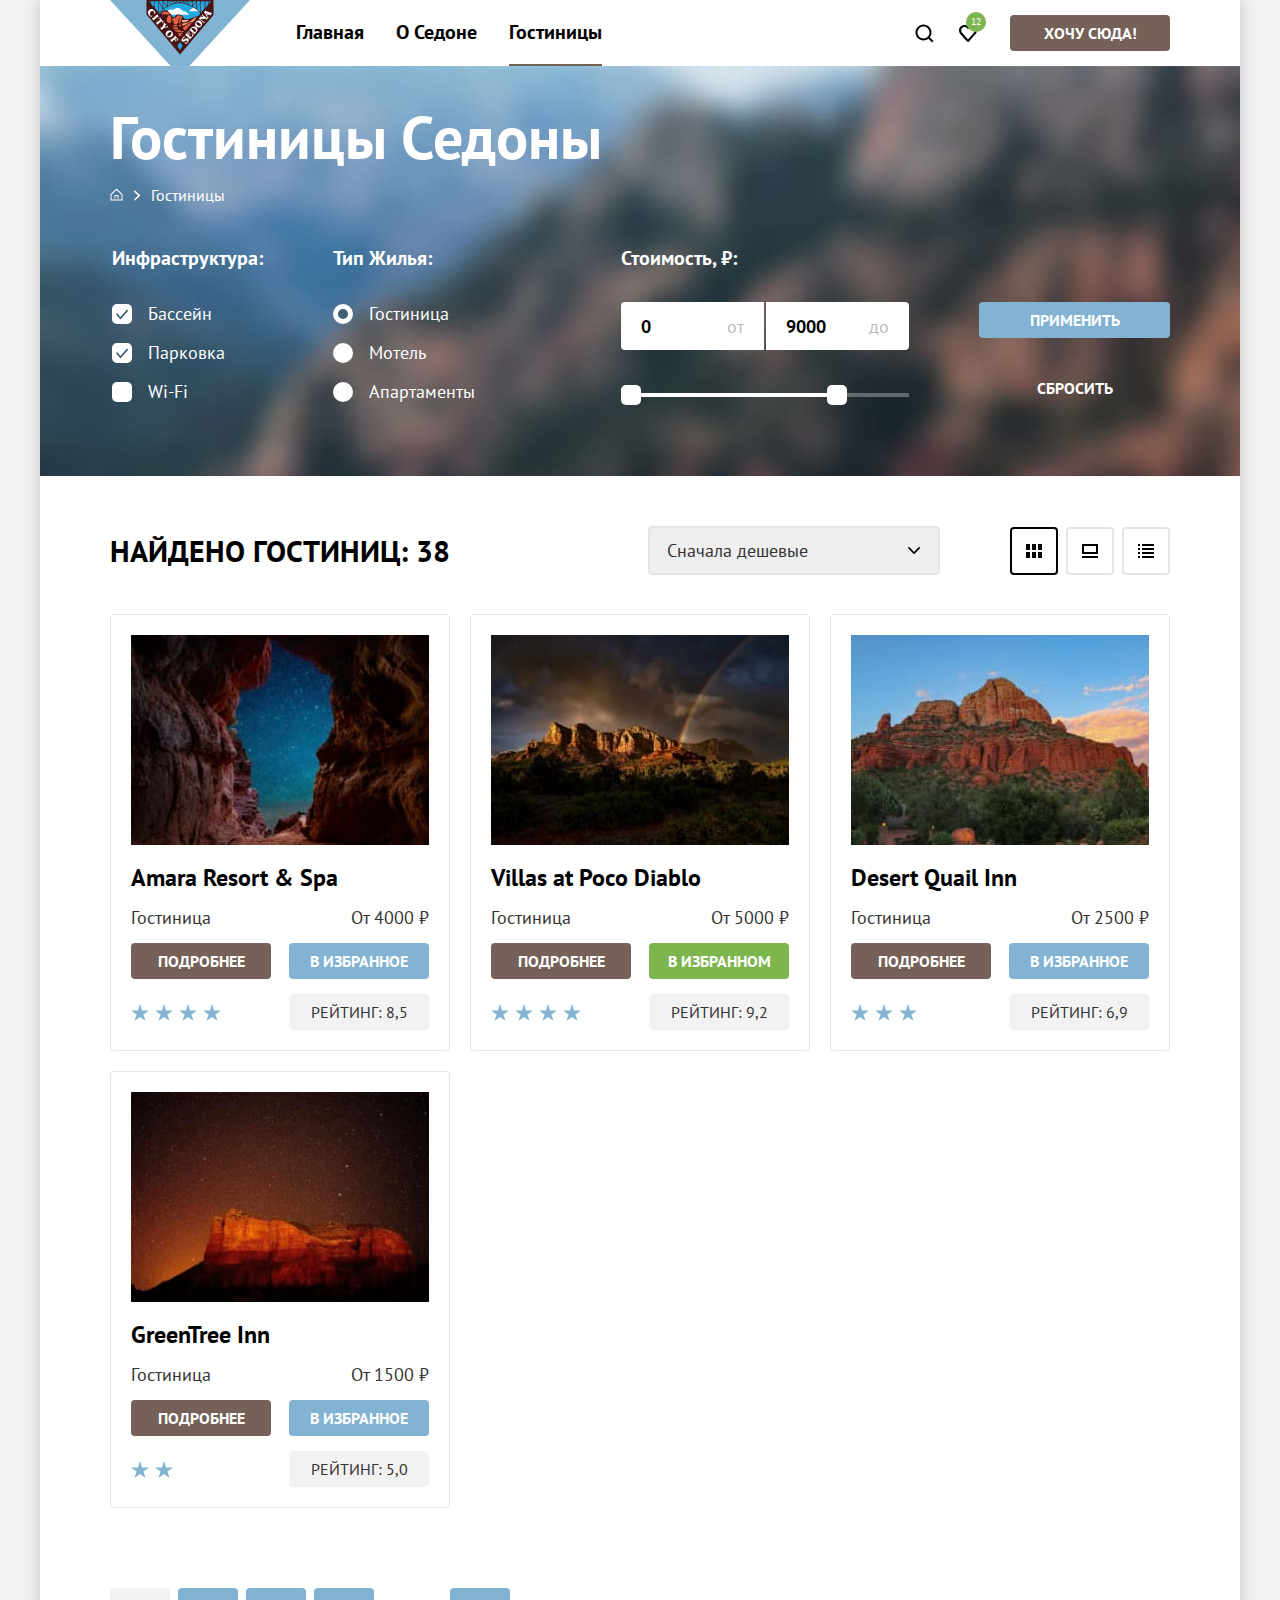
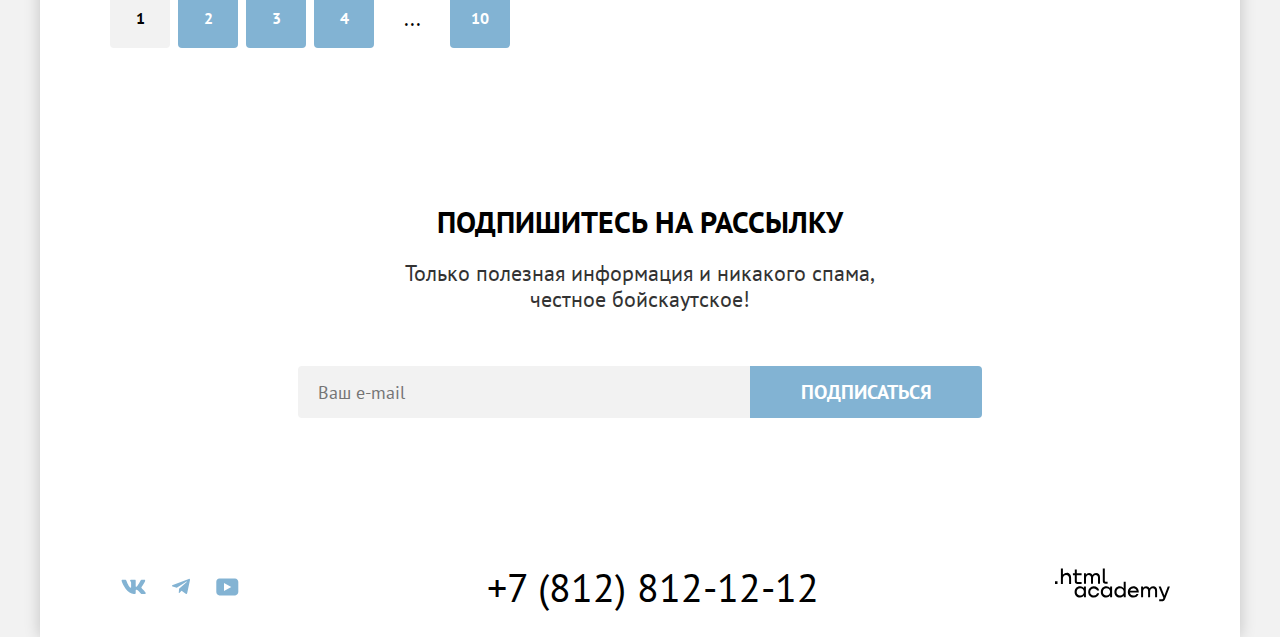
==== catalog.html @ c17c797d "Завершает верстку всех компонентов" ====
<!DOCTYPE html>
<html lang="ru">
  <head>
    <meta charset="utf-8" />
    <title>Гостиницы Седона</title>
    <link rel="normalize.css" href="styles/normalize.css" />
    <link rel="stylesheet" href="styles/styles.css" />
  </head>

  <body class="page-container">
    <header class="page-header">
      <div class="container">
        <div class="header-wrapper">
          <a class="logo" href="index.html">
            <img
              src="images/header/logo.svg"
              width="140"
              height="70"
              alt="Логотоп Седоны"
            />
          </a>
          <nav class="navigation">
            <ul class="navigation-list list-reset">
              <li class="navigation-list-item">
                <a class="navigation-link" aria-current="page" href="index.html"
                  >Главная</a
                >
              </li>
              <li class="navigation-list-item">
                <a class="navigation-link" href="#">О Седоне</a>
              </li>
              <li class="navigation-list-item">
                <a class="navigation-link current-page" href="catalog.html"
                  >Гостиницы</a
                >
              </li>
            </ul>

            <ul class="navigation-user list-reset">
              <li class="navigation-user-item">
                <a class="navigation-user-link search-icon" href="#">
                  <span class="visually-hidden">Поиск</span>
                </a>
              </li>
              <li class="navigation-user-item">
                <a class="navigation-user-link likes-icon" href="#">
                  <span class="visually-hidden">Сохраненное</span>
                  <span class="number-of-likes">12</span>
                </a>
              </li>

              <li class="navigation-user-item navigation-link-button-block">
                <a
                  class="navigation-link-button button primary-button"
                  href="#"
                  type="button"
                  >Хочу сюда!
                </a>
              </li>
            </ul>
          </nav>
        </div>
      </div>
    </header>

    <main class="main-inner main-container">
      <section class="hotel-filter">
        <div class="container">
          <h1 class="inner-header-title">Гостиницы Седоны</h1>
          <ul class="breadcrumbs list-reset">
            <li class="breadcrumbs-item">
              <a
                class="breadcrumbs-link visually-hidden"
                href="index.html"
                tabindex="0"
                >Главная</a
              >
              <svg
                class="breadcrumbs-link"
                width="13"
                height="13"
                viewBox="0 0 13 13"
                fill="none"
                xmlns="http://www.w3.org/2000/svg"
              >
                <path
                  d="M6.5 0.5L0.5 6.30006V12.5001H12.5V6.30006L6.5 0.5ZM11.5 11.5001H1.5V6.70005L6.5 1.9L11.5 6.70005V11.5001Z"
                  fill="white"
                />
                <path
                  d="M4.5 10.5001H5.5V8.00005H7.5V10.5001H8.5V7.00005H4.5V10.5001Z"
                  fill="white"
                />
              </svg>
            </li>
            <li class="breadcrumbs-item">
              <svg
                width="8"
                height="11"
                viewBox="0 0 8 11"
                fill="none"
                xmlns="http://www.w3.org/2000/svg"
              >
                <path
                  d="M6.91526 4.96875L2.16526 0.71875C1.91526 0.46875 1.41526 0.46875 1.04026 0.71875C0.665263 0.96875 0.790263 1.46875 1.04026 1.71875L5.16526 5.46875L1.16526 9.21875C0.915263 9.46875 0.915263 9.96875 1.16526 10.2188C1.16526 10.3438 1.54026 10.4688 1.66526 10.4688C1.79026 10.4688 2.04026 10.3438 2.16526 10.2188L6.91526 5.96875C7.29026 5.71875 7.29026 5.21875 6.91526 4.96875Z"
                  fill="white"
                />
              </svg>
            </li>
            <li class="breadcrumbs-item">
              <a class="breadcrumbs-link">Гостиницы</a>
            </li>
          </ul>
          <form
            class="hotel-filter-form"
            action="https://echo.htmlacademy.ru/"
            method="get"
          >
            <div class="left-hotel-filter-group">
              <fieldset class="hotel-filter-group hotel-filter-checkbox">
                <legend class="hotel-filter-title">Инфраструктура:</legend>
                <ul class="hotel-filter-list list-reset">
                  <li class="hotel-filter-item">
                    <label class="conveniences">
                      <input
                        class="conveniences-input"
                        type="checkbox"
                        name="pool"
                        checked
                      />
                      <span class="conveniences-mark"></span>
                      <span class="conveniences-label"> Бассейн</span>
                    </label>
                  </li>
                  <li class="hotel-filter-item">
                    <label class="conveniences">
                      <input
                        class="conveniences-input"
                        type="checkbox"
                        name="parking"
                        checked
                      />
                      <span class="conveniences-mark"></span>
                      <span class="conveniences-label">Парковка</span>
                    </label>
                  </li>
                  <li class="hotel-filter-item">
                    <label class="conveniences">
                      <input
                        class="conveniences-input"
                        type="checkbox"
                        name="internet"
                      />
                      <span class="conveniences-mark"></span>
                      <span class="conveniences-label">Wi-Fi</span>
                    </label>
                  </li>
                </ul>
              </fieldset>

              <fieldset class="hotel-filter-group hotel-filter-radio">
                <legend class="hotel-filter-title">Тип Жилья:</legend>
                <ul class="hotel-filter-list list-reset">
                  <li class="hotel-filter-item">
                    <label class="conveniences">
                      <input
                        class="conveniences-input"
                        type="radio"
                        name="housing-type"
                        value="hotel"
                        checked
                      />
                      <span class="conveniences-mark"></span>
                      <span class="conveniences-label">Гостиница</span>
                    </label>
                  </li>
                  <li class="hotel-filter-item">
                    <label class="conveniences">
                      <input
                        class="conveniences-input"
                        type="radio"
                        name="housing-type"
                        value="motel"
                      />
                      <span class="conveniences-mark"></span>
                      <span class="conveniences-label">Мотель</span>
                    </label>
                  </li>
                  <li class="hotel-filter-item">
                    <label class="conveniences">
                      <input
                        class="conveniences-input"
                        type="radio"
                        name="housing-type"
                        value="apartments"
                      />
                      <span class="conveniences-mark"></span>
                      <span class="conveniences-label">Апартаменты</span>
                    </label>
                  </li>
                </ul>
              </fieldset>
            </div>
            <div class="right-hotel-filter-group">
              <fieldset class="hotel-filter-group hotel-filter-group-price">
                <legend class="hotel-filter-title">Стоимость, ₽:</legend>
                <div class="range">
                  <div class="hotel-filter-price-block">
                    <label class="price-number-min">
                      <input
                        class="lowest-price price-number"
                        type="number"
                        min="0"
                        value="0"
                        name="min-price"
                      />
                      <span>от</span>
                    </label>
                    <label class="price-number-max">
                      <input
                        class="highest-price price-number"
                        max="99999"
                        type="number"
                        value="9000"
                        name="max-price"
                      />
                      <span>до</span>
                    </label>
                  </div>

                  <div class="range-scale-wrap">
                    <div class="range-scale"></div>
                    <div class="range-bar" style="width: 226px">
                      <button class="range-toggle toggle-min" type="button">
                        <span class="visually-hidden"
                          >Изменить минимальную цену</span
                        >
                      </button>
                      <button class="range-toggle toggle-max" type="button">
                        <span class="visually-hidden"
                          >Изменить максимальную цену</span
                        >
                      </button>
                    </div>
                  </div>

                  <div class="range-wrapper-inputs"></div>
                </div>
              </fieldset>

              <div class="hotel-filter-buttons">
                <button
                  class="hotel-filter-button button-search button secondary-button"
                  type="submit"
                >
                  Применить
                </button>
                <button
                  class="hotel-filter-button button-cancel button"
                  type="reset"
                >
                  Сбросить
                </button>
              </div>
            </div>
          </form>
        </div>
      </section>

      <section class="hotel-article">
        <div class="container">
          <div class="view-list-block">
            <h2 class="founded-hotels">Найдено гостиниц: 38</h2>

            <select
              class="select-control stiled-paragraph"
              aria-label="Сортировка"
            >
              <option value="cheap" class="select-control-option">
                Сначала дешевые
              </option>
              <option value="popular" class="select-control-option">
                Сначала популярные
              </option>
              <option value="expensive" class="select-control-option">
                Сначала дорогие
              </option>
            </select>

            <ul class="view-list list-reset">
              <li class="view-list-item">
                <a
                  href="#"
                  class="view-list-button view-list-button-table view-list-button-current"
                >
                  <span class="visually-hidden">Показать карточки</span>
                </a>
              </li>
              <li class="view-list-item">
                <a href="#" class="view-list-button view-list-button-slideshow">
                  <span class="visually-hidden">Показать слайды</span>
                </a>
              </li>
              <li class="view-list-item">
                <a href="#" class="view-list-button view-list-button-list">
                  <span class="visually-hidden">Показать список</span>
                </a>
              </li>
            </ul>
          </div>
          <ul class="hotel-list list-reset">
            <li class="hotel-list-item">
              <a class="hotel-list-item-link" href="#" tabindex="-1">
                <img
                  class="hotel-list-item-image"
                  src="images/catalog-page/hotel-galery/hotel-1.jpg"
                  alt=" Гостиница Amara Resort & Spa"
              /></a>
              <a class="hotel-image-link" href="#" tabindex="-1">
                <h3 class="hotel-list-item-title">Amara Resort & Spa</h3>
              </a>
              <div class="primary-description">
                <p class="stiled-paragraph">Гостиница</p>
                <p class="hotel-lowest-price stiled-paragraph">От 4000 ₽</p>
              </div>
              <div class="hotel-buttons-block">
                <a class="hotel-list-item-button button primary-button" href="#"
                  >Подробнее</a
                >
                <a
                  class="hotel-list-item-button button secondary-button"
                  href="#"
                  >В избранное</a
                >
              </div>

              <div class="secondary-description">
                <span class="visually-hidden">Четырехзвездочный отель</span>
                <ul class="stars list-reset">
                  <li class="star"></li>
                  <li class="star"></li>
                  <li class="star"></li>
                  <li class="star"></li>
                </ul>
                <span class="rating stiled-paragraph">Рейтинг: 8,5</span>
              </div>
            </li>
            <li class="hotel-list-item">
              <a class="hotel-list-item-link" href="#" tabindex="-1">
                <img
                  class="hotel-list-item-image"
                  src="images/catalog-page/hotel-galery/hotel-2.jpg"
                  alt=" Гостиница Villas at Poco Diablo"
                />
              </a>
              <a class="hotel-image-link" href="#" tabindex="-1">
                <h3 class="hotel-list-item-title">Villas at Poco Diablo</h3>
              </a>
              <div class="primary-description">
                <p class="stiled-paragraph">Гостиница</p>
                <p class="hotel-lowest-price stiled-paragraph">От 5000 ₽</p>
              </div>

              <div class="hotel-buttons-block">
                <a class="hotel-list-item-button button primary-button" href="#"
                  >Подробнее</a
                >
                <a
                  class="hotel-list-item-button button tertiary-button"
                  href="#"
                  >В избранном</a
                >
              </div>

              <div class="secondary-description">
                <span class="visually-hidden">Четырехзвездочный отель</span>
                <ul class="stars list-reset">
                  <li class="star"></li>
                  <li class="star"></li>
                  <li class="star"></li>
                  <li class="star"></li>
                </ul>
                <span class="rating stiled-paragraph">Рейтинг: 9,2</span>
              </div>
            </li>
            <li class="hotel-list-item">
              <a class="hotel-list-item-link" href="#" tabindex="-1">
                <img
                  class="hotel-list-item-image"
                  src="images/catalog-page/hotel-galery/hotel-3.jpg"
                  alt=" Гостиница Desert Quail Inn"
                />
              </a>
              <a class="hotel-image-link" href="#" tabindex="-1">
                <h3 class="hotel-list-item-title">Desert Quail Inn</h3>
              </a>
              <div class="primary-description">
                <p class="stiled-paragraph">Гостиница</p>
                <p class="hotel-lowest-price stiled-paragraph">От 2500 ₽</p>
              </div>
              <div class="hotel-buttons-block">
                <a class="hotel-list-item-button button primary-button" href="#"
                  >Подробнее</a
                >
                <a
                  class="hotel-list-item-button button secondary-button"
                  href="#"
                  >В избранное</a
                >
              </div>

              <div class="secondary-description">
                <span class="visually-hidden">Трехзвездочный отель</span>
                <ul class="stars list-reset">
                  <li class="star"></li>
                  <li class="star"></li>
                  <li class="star"></li>
                </ul>
                <span class="rating stiled-paragraph">Рейтинг: 6,9</span>
              </div>
            </li>
            <li class="hotel-list-item">
              <a class="hotel-list-item-link" href="#" tabindex="-1">
                <img
                  class="hotel-list-item-image"
                  src="images/catalog-page/hotel-galery/hotel-4.jpg"
                  alt=" Гостиница GreenTree Inn"
                />
              </a>
              <a class="hotel-image-link" href="#" tabindex="-1">
                <h3 class="hotel-list-item-title">GreenTree Inn</h3>
              </a>
              <div class="primary-description">
                <p class="stiled-paragraph">Гостиница</p>
                <p class="hotel-lowest-price stiled-paragraph">От 1500 ₽</p>
              </div>
              <div class="hotel-buttons-block">
                <a class="hotel-list-item-button button primary-button" href="#"
                  >Подробнее</a
                >
                <a
                  class="hotel-list-item-button button secondary-button"
                  href="#"
                  >В избранное</a
                >
              </div>

              <div class="secondary-description">
                <span class="visually-hidden">Двухзвездочный отель</span>
                <ul class="stars list-reset">
                  <li class="star"></li>
                  <li class="star"></li>
                </ul>
                <span class="rating stiled-paragraph">Рейтинг: 5,0</span>
              </div>
            </li>
          </ul>
          <ul class="pagination list-reset">
            <li class="pagination-item">
              <a
                class="pagination-item-link button secondary-button pagination-item-link-current"
                >1</a
              >
            </li>
            <li class="pagination-item">
              <a class="pagination-item-link button secondary-button" href="#"
                >2</a
              >
            </li>
            <li class="pagination-item">
              <a class="pagination-item-link button secondary-button" href="#"
                >3</a
              >
            </li>
            <li class="pagination-item">
              <a class="pagination-item-link button secondary-button" href="#"
                >4</a
              >
            </li>
            <li class="pagination-item">
              <span class="pagination-item-link pagination-item-more">...</span>
            </li>
            <li class="pagination-item">
              <a class="pagination-item-link button secondary-button" href="#"
                >10</a
              >
            </li>
          </ul>
        </div>
      </section>

      <section class="newsteller">
        <h2 class="newsteller-title">Подпишитесь на рассылку</h2>
        <p class="stiled-paragraph">
          Только полезная информация и никакого спама,<br />
          честное бойскаутское!
        </p>
        <form
          class="newsteller-form"
          action="https://echo.htmlacademy.ru/"
          method="post"
        >
          <div class="newsteller-form-wrapper">
            <label class="visually-hidden" for="newsteller-email">Email</label>
            <input
              class="field"
              placeholder="Ваш e-mail"
              type="email"
              name="newsteller-email"
              id="newsteller-email"
              required
            />
            <button
              class="button newsteller-button secondary-button"
              type="submit"
            >
              Подписаться
            </button>
          </div>
        </form>
      </section>
    </main>
    <footer class="page-footer">
      <div class="container">
        <div class="footer-wrapper">
          <section class="footer-social">
            <h2 class="page-footer-title visually-hidden">Как нас найти</h2>
            <ul class="footer-social-list list-reset">
              <li class="footer-social-item">
                <a
                  class="social-button button"
                  href="https://vk.com/htmlacademy"
                >
                  <span class="visually-hidden">ВКонтакте</span>
                  <svg
                    xmlns="http://www.w3.org/2000/svg"
                    width="25"
                    height="15"
                    fill="none"
                  >
                    <path
                      class="social-icon"
                      fill="#83B3D3"
                      fill-rule="evenodd"
                      d="M24.1 1.8c.2-.5 0-1-.8-1h-2.6c-.7 0-1 .4-1.1.8 0 0-1.4 3.2-3.3 5.3-.6.6-.9.8-1.2.8-.2 0-.4-.2-.4-.8V1.8c0-.7-.2-1-.8-1h-4c-.5 0-.8.4-.8.6 0 .7 1 .8 1 2.6v3.8c0 .8 0 1-.4 1-.9 0-3-3.3-4.3-7-.3-.7-.5-1-1.2-1H1.6c-.8 0-1 .4-1 .8 0 .7 1 4 4.2 8.5C7 13.2 10 15 12.8 15c1.7 0 1.9-.4 1.9-1v-2.4c0-.7.2-.8.7-.8.4 0 1 .1 2.6 1.6 1.8 1.8 2 2.6 3 2.6h2.7c.7 0 1.1-.4 1-1.1-.3-.8-1.2-1.8-2.3-3-.6-.8-1.5-1.5-1.8-2-.4-.4-.3-.6 0-1 0 0 3.2-4.5 3.5-6Z"
                      clip-rule="evenodd"
                    />
                  </svg>
                </a>
              </li>
              <li class="footer-social-item">
                <a class="social-button button" href="https://t.me/htmlacademy">
                  <span class="visually-hidden">Телеграм</span>
                  <svg
                    xmlns="http://www.w3.org/2000/svg"
                    width="18"
                    height="16"
                    fill="none"
                  >
                    <path
                      class="social-icon"
                      fill="#83B3D3"
                      d="M16.79.96.84 7.1c-1.09.44-1.08 1.05-.2 1.32l4.1 1.28 9.47-5.98c.44-.27.85-.13.52.17l-7.68 6.93-.28 4.22c.41 0 .6-.2.83-.41l1.99-1.94 4.13 3.06c.77.42 1.31.2 1.5-.71l2.72-12.8c.28-1.1-.43-1.61-1.16-1.28Z"
                    />
                  </svg>
                </a>
              </li>
              <li class="footer-social-item">
                <a
                  class="social-button button"
                  href="https://www.youtube.com/user/htmlacademyru"
                >
                  <span class="visually-hidden">Ютуб</span>
                  <svg
                    xmlns="http://www.w3.org/2000/svg"
                    width="23"
                    height="18"
                    fill="none"
                  >
                    <path
                      class="social-icon"
                      fill="#83B3D3"
                      d="M19 .4H3.4C1.6.4.3 2 .3 3.8v10c0 2 1.3 3.6 3.2 3.6h15.7c1.6 0 3.1-1.6 3.1-3.4V3.8C22.1 2 20.8.4 19 .4ZM8 12.9v-8l7.3 4-7.3 4Z"
                    />
                  </svg>
                </a>
              </li>
            </ul>
          </section>
          <section class="footer-contacts">
            <h2 class="visually-hidden">Наш номер телефона</h2>
            <a class="footer-contacts-address-phone" href="tel:+78005558628"
              >+7 (812) 812-12-12</a
            >
          </section>
          <section>
            <div class="footer-html-logo">
              <h2 class="visually-hidden">Логотип подвала Сайта</h2>
              <a href="https://htmlacademy.ru/" class="html-logo">
                <svg
                  xmlns="http://www.w3.org/2000/svg"
                  width="115"
                  height="34"
                  fill="none"
                >
                  <path
                    fill="#000"
                    d="M0 13.3v2.6h2.5v-2.6H0ZM11.6 4.9c-1.6 0-2.8.7-3.6 1.7h-.1V.4h-2v15.5h2v-5.3C7.9 8.5 9.2 7 11.2 7c1.8 0 2.9 1.4 2.9 3.2v5.7h2V9.8c.1-3-1.8-5-4.5-5ZM26.6 5.2h-4.8V1.5h-2v3.8h-1.9v2h1.9v6c0 1.7 1 2.7 2.7 2.7h4.1v-2h-3.7c-.7 0-1.1-.4-1.1-1.1V7.2h4.8v-2ZM41.1 5c-1.6 0-2.9.8-3.5 2h-.1a3.7 3.7 0 0 0-3.4-2c-1.4 0-2.5.8-3.1 1.8h-.1V5.2H29v10.6h2v-5.4c0-2 1-3.5 2.6-3.5 1.5 0 2.4 1 2.4 2.6v6.3h2v-5.6c0-2.4 1.4-3.3 2.6-3.3 1.5 0 2.4 1 2.4 2.6v6.3h2V9.3c.1-2.5-1.4-4.3-3.9-4.3ZM47.8 13c0 1.8 1 2.8 2.8 2.8h2v-2h-1.7c-.7 0-1.1-.4-1.1-1.1V.4h-2V13ZM28.9 20a4.9 4.9 0 0 0-3.9-1.7c-3.1 0-5.4 2.3-5.4 5.6s2.3 5.6 5.4 5.6c1.8 0 3-.8 3.8-2h.1v1.7h2V18.6h-2V20Zm-3.6 7.5a3.5 3.5 0 0 1-3.6-3.6c0-2 1.4-3.6 3.6-3.6s3.6 1.6 3.6 3.6c0 1.9-1.4 3.6-3.6 3.6ZM44.2 22.4c-.5-2.4-2.6-4.1-5.4-4.1a5.4 5.4 0 0 0-5.6 5.6c0 3 2.2 5.6 5.6 5.6 2.8 0 4.9-1.8 5.4-4.2h-2.1a3.4 3.4 0 0 1-3.3 2.3 3.5 3.5 0 0 1-3.6-3.6c0-2 1.4-3.6 3.6-3.6 1.6 0 2.8 1 3.3 2.2h2.1v-.2ZM55.1 20a4.9 4.9 0 0 0-3.9-1.7c-3.1 0-5.4 2.3-5.4 5.6s2.3 5.6 5.4 5.6c1.8 0 3-.8 3.8-2h.1v1.7h2V18.6h-2V20Zm-3.6 7.5a3.5 3.5 0 0 1-3.6-3.6c0-2 1.4-3.6 3.6-3.6s3.6 1.6 3.6 3.6c0 1.9-1.5 3.6-3.6 3.6ZM68.7 20.2a5 5 0 0 0-3.9-2c-3.1 0-5.4 2.4-5.4 5.7 0 3.3 2.2 5.6 5.4 5.6 1.7 0 3-.8 3.8-1.8h.1v1.5h2V13.8h-2v6.4Zm-3.6 7.3a3.5 3.5 0 0 1-3.6-3.6c0-2 1.4-3.6 3.6-3.6s3.6 1.6 3.6 3.6c-.1 2-1.5 3.6-3.6 3.6ZM78.3 18.3a5.4 5.4 0 0 0-5.5 5.6c0 3 2.1 5.6 5.5 5.6 2.5 0 4.5-1.3 5.2-3.6h-2.1c-.5 1-1.6 1.6-3 1.6-1.9 0-3.3-1.3-3.4-3h8.8c.2-3.5-2-6.2-5.5-6.2Zm0 1.9c1.7 0 3 1 3.3 2.6h-6.5a3.2 3.2 0 0 1 3.2-2.6ZM98.2 18.3a4 4 0 0 0-3.6 2h-.1c-.6-1.2-1.8-2-3.4-2-1.4 0-2.5.7-3.1 1.8v-1.5h-1.9v10.6h2v-5.4c0-2 1-3.4 2.6-3.5 1.5 0 2.4 1 2.4 2.6v6.3h2v-5.6c0-2.4 1.4-3.3 2.6-3.3 1.5 0 2.4 1 2.4 2.6v6.3h2v-6.5c.1-2.6-1.4-4.4-3.9-4.4ZM109.4 27.4l-3.6-9h-2.2l4.8 11.7c-.3.9-.7 1.2-1.7 1.2h-2.5v2h2.5c1.8 0 2.8-.8 3.5-2.6l4.7-12.2h-2.1l-3.4 8.9Z"
                  />
                </svg>
              </a>
            </div>
          </section>
        </div>
      </div>
    </footer>
  </body>
</html>
---- styles/styles.css ----
@font-face {
  font-family: "PT Sans";
  font-style: normal;
  font-weight: 400;
  src: url("../fonts/ptsans-400.woff2") format("woff2");
  font-display: swap;
}

@font-face {
  font-family: "PT Sans";
  font-style: normal;
  font-weight: 700;
  src: url("../fonts/ptsans-700.woff2") format("woff2");
  font-display: swap;
}

*,
*::before,
*::after {
  box-sizing: border-box;
}

img {
  max-width: 100%;
  height: auto;
  object-fit: contain;
}

html {
  height: 100%;
  background-color: #f2f2f2;
}

body {
  margin: 0;
  display: flex;
  flex-direction: column;
  min-height: 100%;
  font-family: "PT Sans", "Arial", sans-serif;
  font-size: 18px;
  line-height: 21px;
  color: #000000;
  background-color: #ffffff;
}

.stiled-paragraph {
  color: #333333;
  margin: 0;
  line-height: 26px;
  font-size: 22px;
}

.advantages-item-paragraph {
  font-size: 18px;
  line-height: 21px;
}

.advantages-item-paragraph-wide {
  color: #ffffff;
  padding: 0;
  margin: 0;
  font-size: 18px;
  line-height: 21px;
}

.page-container {
  margin: 0 auto;
  width: 1200px;
  box-shadow: 0px 0px 15px 0px #00000033;
}

.container {
  padding: 0 70px;
}

.main-container {
  flex-grow: 1;
}

.visually-hidden {
  position: absolute;
  width: 1px;
  height: 1px;
  margin: -1px;
  border: 0;
  padding: 0;

  white-space: nowrap;
  clip-path: inset(100%);
  clip: rect(0 0 0 0);
  overflow: hidden;
}

.list-reset {
  list-style: none;
  padding-left: 0;
  margin: 0;
}

/* header */
.header-wrapper {
  position: relative;
  overflow: hidden;
}

.navigation {
  display: flex;
  margin: 0 auto;
  padding: 0;
  background-color: #ffffff;
  color: #000000;
  font-size: 20px;
  font-weight: 700;
  line-height: 24px;
}

/* .navigation:not(:nth-child(1)) {
  margin-left: 170px;
} */

/* не могу подчеркнуть куррент падже */
.current-page {
  border-bottom: 2px solid #756257;
}

.logo {
  /* display: flex;
  width: 140px;
  padding: 0; */
  position: absolute;
  top: 0;
  left: 0;
}

.navigation-list {
  display: flex;
  width: 420px;
  margin-left: 170px;
  margin-top: 0;
  padding: 0;
  flex-grow: 1;
  margin-bottom: 0;
}

/* добавить нишний бордер */
.border-bottom {
  border-bottom: #756257;
  border-width: 100%;
}

.navigation-user {
  display: flex;
  max-width: 288px;
  margin-left: auto;
  margin-top: 0;
  margin-bottom: 0;
  align-items: center;
}

.navigation-link {
  display: block;
  text-decoration: none;
  font-size: 20px;
  padding: 20px 0;
  margin: 0 16px;
  font-weight: 700;
  line-height: 24px;
  color: #000000;
}

.navigation-user-link {
  margin: 0;
  padding: 22px 12px;
  background: 50% 50%;
  width: 20px;
  height: 20px;
  background-repeat: no-repeat;
  display: block;
  box-sizing: content-box;
}

.search-icon {
  background-image: url(../images/header/icons/search.svg);
}

.likes-icon {
  background-image: url(../images/header/icons/likes.svg);
  position: relative;
}

.number-of-likes {
  color: #ffffff;
  position: absolute;
  background-color: #7db54f;
  border-radius: 50%;
  width: 20px;
  height: 20px;
  line-height: 10px;
  font-size: 10px;
  font-weight: 400;
  text-align: center;
  padding: 5px 4px;
  left: 20px;
  top: 11px;
  right: 4px;
}

/* .likes-icon::before {
  position: absolute;
  content: "12";
  color: #ffffff;

  background-color: #7db54f;
  border-radius: 50%;
  width: 20px;
  height: 20px;
  font-size: 10px;
  font-weight: 400;
  text-align: center;
  margin-left: 20px;
} */

.button {
  font-family: "PT Sans";
  border-radius: 4px;
  font-size: 16px;
  font-weight: 700;
  line-height: 20px;
  text-transform: uppercase;
  text-align: center;
  color: #ffffff;
  text-decoration: none;
  padding: 8px 12px;
  border: none;
  cursor: pointer;
  display: inline-block;
}

.hero {
  background-image: url(../images/index-page/hero-block/decor-flag.svg),
    url("../images/index-page/hero-block/index-background.jpg");
  background-color: #497795;
  background-repeat: no-repeat;
  background-size: 100% auto, cover;
  text-align: center;
  padding: 51px 371px 82px;
  background-position: center bottom, center top;
  height: 483px;
}

/* .hero-flag-decoration {
  display: flex;
  margin: 0 auto;
} */

.advantages {
  text-align: center;
}

.advantages-preview {
  display: flex;
  flex-direction: column;
  background-color: #ffffff;
  padding: 69px 0;
  text-align: center;
  gap: 25px;
  align-items: center;
  font-size: 22px;
}

.advantages-preview-title {
  color: #000000;
  font-size: 30px;
  font-weight: 700;
  line-height: 36px;
  text-transform: uppercase;
  width: 620px;
  margin: 0;
}
.clear {
  background-color: #83b3d31e;
}

.light-clear {
  background-color: #83b3d333;
}

.advantages-item-container {
  width: 230px;
  min-height: 200;
  display: flex;
  flex-direction: column;
  justify-content: center;
  padding: 90px 85px;
  margin-top: auto;
  margin-bottom: auto;
}

.advantages-list {
  display: flex;
  margin: 0;
  padding: 0;
  flex-wrap: wrap;
  padding-top: 21px;
}

.advantages-item {
  /* display: flex;
  flex-direction: column; */
  padding: 113px 85px;
  width: 400px;
}

.advantages-item-title {
  font-size: 24px;
  line-height: 28px;
  text-transform: uppercase;
  margin: 0;
}

.advantages-item-wide {
  background-color: #82b3d3;
  color: #ffffff;
  width: 100%;
  padding: 0;
  display: flex;
  flex-wrap: wrap;
}

.advantages-item-wide-reverse {
  flex-direction: row-reverse;
}

.advantages-wide-column {
  display: flex;
  flex-direction: column;
  gap: 62px;
  width: 400px;
  padding: 0 85px;
  text-align: center;
  margin-top: 102px;
  position: relative;
}

.advantages-normal-column {
  display: flex;
  flex-direction: column;
  gap: 62px;
  position: relative;
}

.advantages-wide-column-text {
  min-width: 230px;
}

.advantages-description-column::before {
  position: absolute;
  width: 60px;
  height: 2px;
  color: #0000004d;
  content: "";
  background: #000000;
  opacity: 0.3;

  top: 86px;
  left: 85px;
}

.advantages-wide-column::before {
  color: #ffffff4d;
  background: #ffffff;
  left: 170px;
}

.search {
  margin: 0;
  text-align: center;
  padding: 98px 304px 97px;
}

.search-title {
  margin: 0;
  padding: 0;
  text-transform: uppercase;
  font-size: 30px;
  line-height: 36px;
}

.search-paragraph {
  margin-top: 20px;
  margin-bottom: 54px;
  padding: 0;
}

.search-button {
  padding: 8px 50px;
  width: 376px;
  font-size: 20px;
  line-height: 36px;
}

.service {
  text-align: center;
}
.service-wrapper {
  margin: 64px auto;
  padding: 0;
  display: flex;
  flex-flow: column;
  width: 505px;
  flex-wrap: wrap;
  gap: 20px;
}

.service-title {
  margin: 0;
  text-transform: uppercase;
  line-height: 36px;
  line-height: 36px;
  font-size: 30px;
}

.service-list {
  display: flex;
  flex-wrap: wrap;
  margin: 0;
  padding: 0;
}

.service-item {
  display: flex;
  flex-direction: column;
  gap: 30px;
  flex-wrap: wrap;
  align-items: center;
  padding: 80px 85px;
  background-repeat: no-repeat;
  background-position: center 80px;
}

.service-item-paragraph {
  width: 230px;
  font-size: 18px;
  line-height: 21px;
}

.service-item-housing {
  background-image: url(../images/index-page/service/hausing.svg);
  background-repeat: no-repeat;
}

.service-item-food {
  background-image: url(../images/index-page/service/food.svg);
  background-repeat: no-repeat;
}

.service-item-souvenirs {
  background-image: url(../images/index-page/service/souvenirs.svg);
  background-repeat: no-repeat;
}

.service-item-title {
  margin-top: 102px;
  margin-bottom: 0;
  padding: 0;
  font-size: 24px;
  line-height: 28px;
  text-transform: uppercase;
}

.newsteller {
  text-align: center;
  background-color: #ffffff;
  color: #000000;
  padding: 96px 258px 104px;
}

.newsteller-main {
  background-image: url("../images/index-page/subscribe.jpg");
  background-color: #497795;
  color: #ffffff;
  background-size: cover;
}

.newsteller-title {
  margin: 0;
  padding: 0;
  text-transform: uppercase;
  margin-bottom: 20px;
  font-size: 30px;
  line-height: 36px;
}

.newsteller-paragraph {
  margin-top: 0;
  margin-bottom: 54px;
  color: #ffffff;
}

.newsteller-form {
  margin-top: 54px;
}

.newsteller-form-wrapper {
  display: flex;
  justify-content: space-between;
}

.field {
  font-size: 18px;
  line-height: 24px;
  padding: 12px 20px;
  display: flex;
  width: 452px;
  height: 52px;
  background-color: #f2f2f2;
  border: none;
  border-radius: 4px 0px 0px 4px;
  font-family: inherit;
}

.newsteller-button {
  line-height: 36px;
  border-radius: 0px 4px 4px 0px;
  width: 232px;
  height: 52px;
  font-size: 20px;
}

/* catalog  */
.inner-header-title {
  font-size: 60px;
  font-weight: 700;
  line-height: 78px;
  color: #ffffff;
  margin: 0;
}

.breadcrumbs {
  display: flex;
  gap: 10px;
  margin-top: 8px;
  margin-bottom: 0;
}

.breadcrumbs-link {
  cursor: pointer;
  font-size: 16px;
  line-height: 21px;
}

.breadcrumbs-link:hover {
  opacity: 60%;
}

/* .breadcrumbs-link:focus {
  opacity: 60%;
} */

.breadcrumbs-link:active {
  opacity: 30%;
}

.hotel-filter {
  background-color: #497795;
  color: #ffffff;
  background-image: url(../images/catalog-page/filter.jpg);
  background-repeat: no-repeat;
  background-size: cover;
  padding: 32px 0 70px;
}

.hotel-filter-form {
  margin-top: 40px;
  width: 100%;
  display: flex;
}

.hotel-filter-group {
  border-style: hidden;
}

.hotel-filter-list {
  margin-right: auto;
  display: flex;
  flex-direction: column;
  align-items: flex-start;
  margin-right: auto;
  gap: 16px;
}

.hotel-filter-checkbox {
  width: 150.426px;
  padding: 0;
  margin-right: auto;
}

.hotel-filter-radio {
  width: 146px;
  padding: 0;
  margin-left: auto;
}

input {
  display: none;
  cursor: pointer;
}

input::-webkit-outer-spin-button,
input::-webkit-inner-spin-button {
  -webkit-appearance: none;
  margin: 0;
}

input[type="number"] {
  -moz-appearance: textfield;
}

.conveniences {
  position: relative;
  display: block;
  padding-left: 36px;
  cursor: pointer;
}

.conveniences-label {
  font-size: 18px;
  font: inherit;
  font-weight: 400;
  line-height: 23px;
}

.conveniences-mark {
  position: absolute;
  top: 2px;
  left: 0;
  width: 20px;
  height: 20px;
  background-color: #fff;
  border: none;
  border-radius: 25%;
}

.conveniences-input[type="checkbox"]:checked + .conveniences-mark {
  background-image: url("../images/catalog-page/tick.svg");
  background-repeat: no-repeat;
  background-position: center;
}

.conveniences-input[type="radio"] + .conveniences-mark {
  border-radius: 50%;
}

.conveniences-input[type="radio"]:checked + .conveniences-mark::before {
  position: absolute;
  top: 5px;
  left: 5px;
  width: 10px;
  height: 10px;
  background-color: #3f5e72;
  border-radius: 50%;
  content: "";
}

.conveniences:hover {
  opacity: 0.6;
}

.conveniences:focus {
  border: 3px solid #83b3d3;
}

.conveniences:active {
  opacity: 0.3;
}

.left-hotel-filter-group {
  width: 371px;
  padding: 0;
  justify-content: space-between;
  display: flex;
}

.right-hotel-filter-group {
  width: 549x;
  display: flex;
  justify-content: space-between;
  margin-left: auto;
  padding: 0;
}

.hotel-filter-group-price {
  width: 288px;
  display: flex;
  flex-direction: column;
  padding: 0;
  gap: 32px;
  margin-right: 70px;
  margin-left: 0;
}

.price-number {
  display: flex;
  width: 143px;
  height: 48px;
  padding: 12px 20px;
  padding-right: 40px;
  justify-content: space-between;
  font: inherit;
  font-size: 18px;
  font-weight: 700;
  line-height: 24px;
}

.price-number:hover {
  background-color: #e6e6e6;
}

.price-number:focus {
  background-color: #e6e6e6;
  border: #83b3d3;
}

.price-number-min,
.price-number-max {
  position: relative;
}

.price-number-min span,
.price-number-max span {
  color: #0000004d;
  font-size: 18px;
  line-height: 23px;
  position: absolute;
  right: 20px;
  top: 50%;
  transform: translateY(-50%);
}

.hotel-filter-price-block {
  display: flex;
  justify-content: space-between;
  width: 100%;
}

.lowest-price {
  border-radius: 4px 0px 0px 4px;
  border-style: hidden;
}

.highest-price {
  border-radius: 0px 4px 4px 0px;
  border-style: hidden;
}

.range-scale-wrap {
  position: relative;
  height: 4px;
  margin-top: 43px;
}

.range-scale {
  position: absolute;
  width: 100%;
  height: 4px;
  background-color: #ffffff;
  opacity: 0.3;
}

.range-bar {
  position: absolute;
  height: 4px;
  background-color: #ffffff;
  z-index: 2;
}

.range-toggle {
  position: absolute;
  width: 20px;
  height: 20px;
  background-color: #ffffff;
  border: none;
  border-radius: 25%;
  cursor: pointer;
}

.range-toggle:hover {
  background-color: #fff;
}

.range-toggle:focus {
  border: 4px #83b3d3;
}

.range-toggle:active {
  background-color: #fff;
  border: 2px #83b3d3;
}

.toggle-min {
  top: -8px;
  left: 0;
}

.toggle-max {
  top: -8px;
  right: 0;
}

.hotel-filter-buttons {
  display: flex;
  flex-direction: column;
  width: 191px;
  margin-left: auto;
  margin-top: 56px;
  gap: 32px;
}

.hotel-filter-button {
  border-style: hidden;
  padding: 8px 50px;
  width: 100%;
}

.hotel-filter-title {
  font-size: 20px;
  font-weight: 700;
  line-height: 24px;
  margin-bottom: 32px;
  padding: 0;
}

.hotel-filter-item {
  font-size: 18px;
  font-weight: 400;
  line-height: 23px;
  width: 100%;
}

.hotel-article {
  padding: 50px 0 60px;
}

.view-list-block {
  width: 100%;
  display: flex;
  align-items: center;
  justify-content: space-between;
}

.founded-hotels {
  margin: 0;
  font-size: 30px;
  font-weight: 700;
  line-height: 36px;
  text-transform: uppercase;
}

.select-control {
  font: inherit;
  margin-left: auto;
  padding: 0 17px;
  padding-right: 50px;
  height: 49px;
  border-radius: 4px;
  border: 2px solid #e5e5e5;
  margin-right: 70px;
  width: 292px;
  font-size: 18px;
  font-weight: 400;
  line-height: 21px;
  cursor: pointer;
  appearance: none;

  background-image: url("../images/catalog-page/arrow.svg");
  background-repeat: no-repeat;
  background-position: right 18px center;
}

.select-control:hover {
  border: 2px solid #68a2ca;
}

.select-control:focus {
  border: 2px solid #68a2ca;
}

.select-control:disabled {
  border: 2px solid #0000004d;
  color: 2px solid #0000004d;
}

.select-control-option {
  margin-right: auto;
}

.view-list {
  display: flex;
  justify-content: space-between;
  gap: 8px;
}

.view-list-button {
  display: block;

  background-repeat: no-repeat;
  background-position: 50% 50%;
  width: 48px;
  height: 48px;

  border-radius: 4px;
  border: 2px solid #e5e5e5;
}

.view-list-button-table {
  background-image: url(../images/catalog-page/showlist/table.svg);
}

.view-list-button-slideshow {
  background-image: url(../images/catalog-page/showlist/slideshow.svg);
}

.view-list-button-list {
  background-image: url(../images/catalog-page/showlist/list.svg);
}

.view-list-button-current {
  border: 2px solid #000000;
}

.view-list-button:hover {
  border: 2px solid #000000;
}

.view-list-button:active {
  border: 2px solid #000000;
}

.view-list-button:focus {
  border: 2px solid #68a2ca;
}

.hotel-list {
  display: grid;
  grid-template-columns: 1fr 1fr 1fr;
  grid-gap: 20px;
  margin-top: 39px;
}

.hotel-list-item {
  display: flex;
  flex-direction: column;
  gap: 15px;
  padding: 20px;
  border-radius: 4px;
  border: 1px solid #e6e6e6;
}

.hotel-list-item:nth-child(3n) {
  margin-right: 0;
}

.hotel-list-item-title {
  margin: 0;
  padding: 0;
  font-size: 24px;
  line-height: 28px;
}

.primary-description {
  width: 100%;
  margin: 0;
  padding: 0;
  display: flex;
  justify-content: space-between;
}

.primary-description p {
  font-size: 18px;
  line-height: 21px;
}

.hotel-buttons-block {
  width: 100%;
  margin: 0;
  padding: 0;
  display: flex;
  justify-content: space-between;
}

.secondary-description {
  width: 100%;
  margin: 0;
  padding: 0;
  display: flex;
  justify-content: space-between;
}

.rating {
  text-transform: uppercase;
  width: 140px;
  display: flex;
  background-color: #f2f2f2;
  border-radius: 4px;
  justify-content: center;
  padding: 8px;
  font-weight: 400;
  line-height: 20px;
  font-size: 16px;
}

.hotel-list-item-image {
  width: 300px;
  height: 210px;
}

.primary-button {
  background-color: #756157;
}

.primary-button:hover {
  background-color: #615048;
}

.primary-button:focus {
  background-color: #615048;
}

.primary-button:active {
  background-color: #756157;
  color: #ffffff4d;
}

.primary-button:disabled {
  background: #e5e5e5;
}

/*
.navigation-link-button-block {
  width: 268px;
  padding-left: 20px;
} */

.navigation-link-button {
  display: flex;
  width: 160px;
  justify-content: center;
  margin-left: 20px;
}

.secondary-button {
  background-color: #82b3d3;
}

.secondary-button:hover:not(.pagination-item-link, .pagination-item-more) {
  background-color: #68a2ca;
}

.secondary-button:focus:not(.pagination-item-link, .pagination-item-more) {
  background-color: #68a2ca;
}

.secondary-button:active:not(.pagination-item-link, .pagination-item-more) {
  background-color: #82b3d3;
  color: #ffffff4d;
}

.secondary-button:disabled:not(.pagination-item-link, .pagination-item-more) {
  background: #e5e5e5;
}

.tertiary-button {
  background-color: #7db54f;
}

.tertiary-button:hover {
  background-color: #6c9e42;
}

.tertiary-button:focus {
  background-color: #6c9e42;
}

.tertiary-button:active {
  background-color: #7db54f;
  color: #ffffff4d;
}

.tertiary-button:disabled {
  background: #e5e5e5;
}

.button-cancel {
  background-color: transparent;
}

.button-cancel:hover {
  color: #ffffff;
  opacity: 0.6;
}

.button-cancel:focus {
  border-radius: 4px;
  border: 3px solid #83b3d3;
}

.button-cancel:active {
  color: #ffffff4d;
}

.hotel-list-item-button {
  width: 140px;
}

.hotel-image-link {
  text-decoration: none;
  color: #000000;
}

.footer-contacts-address-phone {
  color: #000000;
  font-size: 40px;
  line-height: 40px;
  text-decoration: none;
}
.footer-contacts-address-phone:hover {
  color: #756157;
}
.footer-contacts-address-phone:focus {
  color: #756157;
}

.footer-contacts-address-phone:active {
  color: #7561574d;
}

.star {
  width: 18px;
  height: 17px;
  background-image: url("../images/catalog-page/rating/icon-star.svg");
  background-repeat: no-repeat;
}

.stars {
  display: flex;
  align-items: center;
  gap: 6px;
}

.pagination {
  display: flex;
  flex-wrap: wrap;
  text-align: center;
  align-items: center;
  gap: 8px;
  margin-top: 80px;
}

.pagination-item-link {
  display: block;
  padding: 12px 18px;
  min-width: 60px;
  line-height: 36px;
}

.pagination-item-link:hover:not(
    .pagination-item-link-current,
    .pagination-item-more
  ) {
  background-color: #68a2ca;
}

.pagination-item-link:focus:not(
    .pagination-item-link-current,
    .pagination-item-more
  ) {
  background-color: #68a2ca;
}

.pagination-item-link:active:not(
    .pagination-item-link-current,
    .pagination-item-more
  ) {
  background-color: #82b3d3;
  color: #ffffff4d;
}

.pagination-item-link-current {
  background-color: #f2f2f2;
  color: #000000;
}

.pagination-item-more {
  color: #000000;
  background-color: #ffffff;
  font-size: 22px;
}

.footer-wrapper {
  display: flex;
  padding: 45px 0 30px;
  justify-content: space-between;
  align-items: center;
}

/* иконки соц сетей */

.footer-social-list {
  margin: 0;
  padding: 0;
  flex-wrap: wrap;
  display: flex;
  max-width: 141px;
}

.social-button {
  display: block;
  padding: 11px 15px;
}

.footer-social-item {
  width: 47px;
  height: 40px;
  display: flex;
  justify-content: center;
}

.social-button:hover path {
  fill: #68a2ca;
}

.social-button:active path {
  fill: #68a2ca;
  opacity: 0.3;
}

.social-button:focus path {
  fill: #68a2ca;
}

.footer-contacts {
  text-align: center;
  margin: 0 195px;
  font-size: 40px;
  line-height: 40px;
  text-transform: uppercase;
}

.footer-contacts-address-phone {
  color: #000000;
}

.footer-html-logo {
  display: flex;
  justify-content: flex-end;
  margin-left: auto;
}

.html-logo:hover path {
  fill: #756157;
}

.html-logo:focus path {
  fill: #756157;
}
.html-logo:active path {
  fill: #7561574d;
}

.modal-container {
  position: fixed;
  top: 0;
  left: 0;
  display: flex;
  width: 100%;
  height: 100%;
  background-color: #f2f2f2d8;
}

.modal {
  position: relative;
  margin: auto;
  padding: 64px 70px;
  background-color: #ffffff;
  border-radius: 30px;
  box-shadow: 0px 25px 50px 0px rgba(0, 0, 0, 0.15);
}

.modal-reservation {
  width: 717px;
}

.modal-close-button {
  position: absolute;
  padding: 0;
  top: 64px;
  right: 52px;
  width: 52px;
  height: 52px;
  background-color: #f2f2f2;
  border: none;
  border-radius: 50%;
  background-image: url("../images/modal/cross.svg");
  background-repeat: no-repeat;
  background-position: center;
  cursor: pointer;
}

.modal-close-button:hover {
  background-color: #e6e6e6;
}

.modal-close-button:focus {
  background-color: #e6e6e6;
  border: 3px solid #83b3d3;
}

.modal-close-button:active {
  background-color: #e6e6e6;
}

.modal-title {
  font: inherit;
  font-size: 30px;
  font-weight: 700;
  line-height: 36px;
  text-transform: uppercase;
  margin: 0;
  padding: 0;
  padding-right: 40px;
}

.form-reservation {
  margin-top: 64px;
  display: flex;
  flex-direction: column;
  gap: 48px;
}

.modal-form-label {
  max-width: 135px;
  text-transform: capitalize;
}

.filed-group {
  position: relative;
  display: flex;
  padding: 0;
  margin: 0;
}

.modal-hint {
  position: absolute;
  top: 100%;
  font-size: 16px;
  line-height: 21px;
  color: #333333;
  margin-left: 137px;
  padding: 0 20px;
  font-weight: 400;
  margin-top: 4px;
}

.modal-error {
  color: #ff5757;
}

.people-number-wrapper {
  display: flex;
  justify-content: space-between;
}

.modal-input-number-wrapper {
  display: flex;
  width: 110px;
  border-radius: 4px;
}

.modal-form-input {
  display: block;
  border: none;
  width: 100%;
  color: #000000;
  background-color: #f2f2f2;
  height: 48px;
  text-align: center;
  font-size: 18px;
  font-weight: 700;
  line-height: 20px;
}

.modal-data-input {
  color: #000000;
  width: 440px;
  text-align: left;
  padding: 0 20px;
  font: inherit;
  font-size: 18px;
  font-weight: 700;
  line-height: 24px;
  background-image: url("../images/modal/calendar.svg");
  background-repeat: no-repeat;
  background-position: center right 20px;
}
.modal-data-input:default {
  opacity: 0.6;
}

.modal-data-input:hover {
  background-color: #e6e6e6;
  opacity: 0.6;
}

.modal-data-input:focus {
  opacity: 0.6;
  border: 3px solid #83b3d3;
  background-color: #e6e6e6;
}

/* .form-reservation {
  display: grid;
  grid-template-columns: 120px 115px 249px;
  gap: 48px;
} */

.reservation-form-date {
  font: inherit;
  font-size: 20px;
  font-weight: 700;
  line-height: 24px;
  display: flex;
  justify-content: space-between;
  align-items: center;
}

.people-number {
  display: flex;
  gap: 46px;
}

.modal-child-wrapper {
  display: flex;
  justify-content: space-between;
  width: 85px;
}

.field-people {
  padding: 14px 0;
  width: 30px;
  line-height: 20px;
}

.tooltip {
  position: absolute;
  margin-left: 60px;
}

.tooltip-toggle {
  border: none;
  background-color: transparent;
  padding: 0;
  margin: 0;
  display: block;
}

.tooltip-icon {
  border: none;
  border-radius: 50%;
  width: 26px;
  height: 26px;
  /* background-image: url("../images/modal/info.svg"); */
  background-repeat: no-repeat;
  background-position: center;
  background-color: #83b3d3;
  cursor: pointer;
  position: relative;
}

.tooltip-toggle:hover + .tooltip-text,
.tooltip-toggle:focus + .tooltip-text {
  display: block;
}

.tooltip-text {
  background-color: #333333;
  color: #ffffff;
  font-size: 16px;
  font-weight: 400;
  line-height: 20px;
  text-transform: none;
  padding: 15px 22px 18px 18px;
  border-radius: 8px;
  display: block;
  width: 256px;
  position: absolute;
  bottom: -16px;
  margin-bottom: 6px;
  left: 50%;
  transform: translate(-50%, 100%);
  z-index: 1;
  box-shadow: 0px 25px 50px 0px rgba(0, 0, 0, 0.15);
  display: none;
}

.tooltip-text:after {
  content: "";
  background-image: url("../images/modal/tooltip-arrow.svg");
  width: 16px;
  height: 6px;
  position: absolute;
  bottom: 100%;
  left: 0;
  right: 3px;
  margin-left: auto;
  margin-right: auto;
}

.modal-form-number-button {
  /* padding: 14px 10px; */
  width: 40px;
  border: none;
  cursor: pointer;
}

.people-svg:hover path {
  fill: #000000;
}

.people-svg:focus path {
  fill: #000000;
  border-radius: 4px;
  border: 3px solid #82b3d3;
}

.people-svg:active path {
  fill: "#756157";
  opacity: 0.3;
}

.reduce-button {
  /* background-image: url("../images/modal/minus.svg"); */
  background-position: center;
  background-repeat: no-repeat;
  border-radius: 4px 0 0 4px;
  position: relative;
}

/* .reduce-button::before {
  position: absolute;
  width: 14px;
  height: 2px;
  background-color: #7561574d;
  content: "";
  left: 14px;
} */

.add-button {
  /* background-image: url("../images/modal/plus.svg"); */
  background-position: center;
  background-repeat: no-repeat;
  border-radius: 0 4px 4px 0;
  position: relative;
}

/* .add-button::before {
  position: absolute;
  width: 14px;
  height: 2px;
  background-color: #7561574d;
  content: "";
  left: 14px;
} */

/* .add-button::after {
  position: absolute;
  width: 14px;
  height: 2px;
  background-color: #7561574d;
  content: "";
  left: 14px;
  transform: rotate(90deg);
} */

.modal-submit-button {
  border-radius: 10px;
  color: #ffffff;
  background: #83b3d3;
  display: block;
  padding: 18px 5px;
  width: 577px;
  font-size: 20px;
  text-align: center;
  font-weight: 700;
  line-height: 24px;
  text-transform: uppercase;
  border: none;
  cursor: pointer;
}

.modal-submit-button:hover {
  background: #68a2ca;
}

.modal-submit-button:focus {
  background: #68a2ca;
}
.modal-submit-button:active {
  color: #ffffff3d;
  background: #68a2ca;
}

.modal-container-close {
  display: none;
}
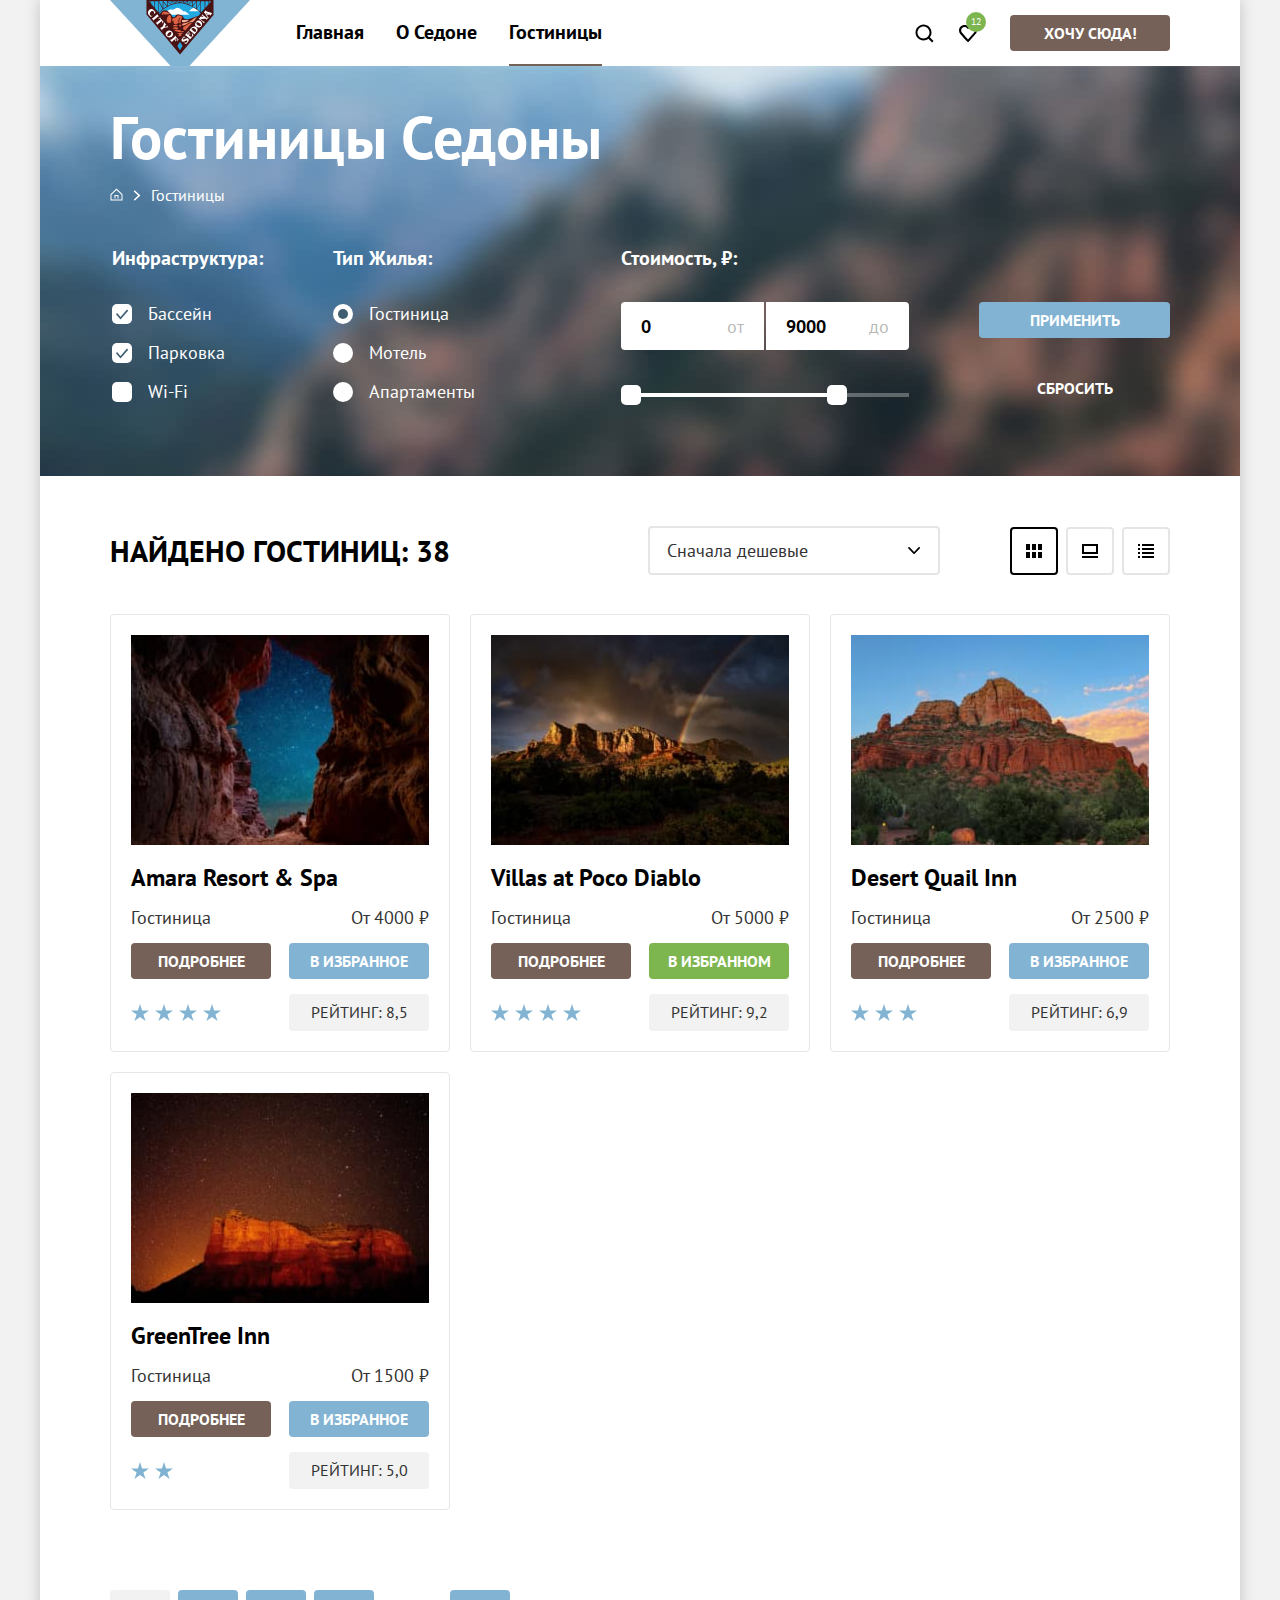
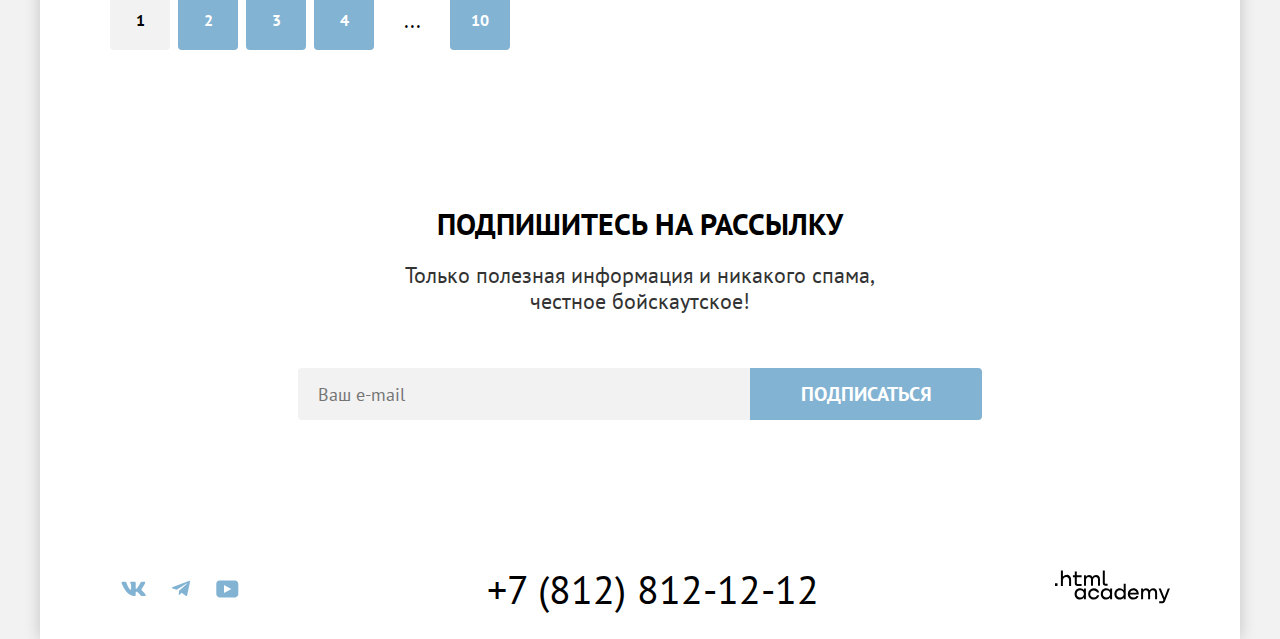
==== commit a55ca136: "Проверяем макет по критериям" ====
--- a/catalog.html
+++ b/catalog.html
@@ -3,6 +3,7 @@
   <head>
     <meta charset="utf-8" />
     <title>Гостиницы Седона</title>
+    <link rel="icon" type="image/png" sizes="32x32" href="images/favicon.png" />
     <link rel="normalize.css" href="styles/normalize.css" />
     <link rel="stylesheet" href="styles/styles.css" />
   </head>
@@ -230,7 +231,7 @@
 
                   <div class="range-scale-wrap">
                     <div class="range-scale"></div>
-                    <div class="range-bar" style="width: 226px">
+                    <div class="range-bar">
                       <button class="range-toggle toggle-min" type="button">
                         <span class="visually-hidden"
                           >Изменить минимальную цену</span
@@ -537,6 +538,7 @@
                     width="25"
                     height="15"
                     fill="none"
+                    role="img"
                   >
                     <path
                       class="social-icon"
@@ -556,6 +558,7 @@
                     width="18"
                     height="16"
                     fill="none"
+                    role="img"
                   >
                     <path
                       class="social-icon"
@@ -576,6 +579,7 @@
                     width="23"
                     height="18"
                     fill="none"
+                    role="img"
                   >
                     <path
                       class="social-icon"
@@ -595,13 +599,15 @@
           </section>
           <section>
             <div class="footer-html-logo">
-              <h2 class="visually-hidden">Логотип подвала Сайта</h2>
+              <h2 class="visually-hidden">Логотип HTML Academy</h2>
               <a href="https://htmlacademy.ru/" class="html-logo">
                 <svg
                   xmlns="http://www.w3.org/2000/svg"
                   width="115"
                   height="34"
                   fill="none"
+                  role="img"
+                  aria-label="логотип HTML Academy"
                 >
                   <path
                     fill="#000"
--- a/styles/styles.css
+++ b/styles/styles.css
@@ -32,6 +32,7 @@
 }
 
 body {
+  min-width: 1000px;
   margin: 0;
   display: flex;
   flex-direction: column;
@@ -114,19 +115,11 @@
   line-height: 24px;
 }
 
-/* .navigation:not(:nth-child(1)) {
-  margin-left: 170px;
-} */
-
-/* не могу подчеркнуть куррент падже */
 .current-page {
   border-bottom: 2px solid #756257;
 }
 
 .logo {
-  /* display: flex;
-  width: 140px;
-  padding: 0; */
   position: absolute;
   top: 0;
   left: 0;
@@ -204,21 +197,6 @@
   top: 11px;
   right: 4px;
 }
-
-/* .likes-icon::before {
-  position: absolute;
-  content: "12";
-  color: #ffffff;
-
-  background-color: #7db54f;
-  border-radius: 50%;
-  width: 20px;
-  height: 20px;
-  font-size: 10px;
-  font-weight: 400;
-  text-align: center;
-  margin-left: 20px;
-} */
 
 .button {
   font-family: "PT Sans";
@@ -234,6 +212,11 @@
   border: none;
   cursor: pointer;
   display: inline-block;
+  min-height: 36px;
+}
+
+.button:disabled:not(.button-cancel) {
+  background-color: #e5e5e5;
 }
 
 .hero {
@@ -248,11 +231,6 @@
   height: 483px;
 }
 
-/* .hero-flag-decoration {
-  display: flex;
-  margin: 0 auto;
-} */
-
 .advantages {
   text-align: center;
 }
@@ -305,8 +283,6 @@
 }
 
 .advantages-item {
-  /* display: flex;
-  flex-direction: column; */
   padding: 113px 85px;
   width: 400px;
 }
@@ -316,6 +292,7 @@
   line-height: 28px;
   text-transform: uppercase;
   margin: 0;
+  position: relative;
 }
 
 .advantages-item-wide {
@@ -353,7 +330,7 @@
   min-width: 230px;
 }
 
-.advantages-description-column::before {
+.advantages-item-title::before {
   position: absolute;
   width: 60px;
   height: 2px;
@@ -361,16 +338,41 @@
   content: "";
   background: #000000;
   opacity: 0.3;
-
   top: 86px;
   left: 85px;
 }
 
-.advantages-wide-column::before {
+/* .advantages-description-column::before {
+  position: absolute;
+  width: 60px;
+  height: 2px;
+  color: #0000004d;
+  content: "";
+  background: #000000;
+  opacity: 0.3;
+
+  top: 86px;
+  left: 85px;
+} */
+
+.advantages-item-title-wide::before {
   color: #ffffff4d;
   background: #ffffff;
   left: 170px;
-}
+  position: absolute;
+  width: 60px;
+  height: 2px;
+  content: "";
+  opacity: 0.3;
+  top: 86px;
+  left: 85px;
+}
+
+/* .advantages-wide-column::before {
+  color: #ffffff4d;
+  background: #ffffff;
+  left: 170px;
+} */
 
 .search {
   margin: 0;
@@ -397,6 +399,7 @@
   width: 376px;
   font-size: 20px;
   line-height: 36px;
+  min-height: 52px;
 }
 
 .service {
@@ -466,6 +469,7 @@
   font-size: 24px;
   line-height: 28px;
   text-transform: uppercase;
+  max-width: 230px;
 }
 
 .newsteller {
@@ -523,7 +527,7 @@
   line-height: 36px;
   border-radius: 0px 4px 4px 0px;
   width: 232px;
-  height: 52px;
+  min-height: 52px;
   font-size: 20px;
 }
 
@@ -538,6 +542,7 @@
 
 .breadcrumbs {
   display: flex;
+  flex-wrap: wrap;
   gap: 10px;
   margin-top: 8px;
   margin-bottom: 0;
@@ -552,10 +557,6 @@
 .breadcrumbs-link:hover {
   opacity: 60%;
 }
-
-/* .breadcrumbs-link:focus {
-  opacity: 60%;
-} */
 
 .breadcrumbs-link:active {
   opacity: 30%;
@@ -768,6 +769,7 @@
 }
 
 .range-bar {
+  width: 226px;
   position: absolute;
   height: 4px;
   background-color: #ffffff;
@@ -871,10 +873,10 @@
   line-height: 21px;
   cursor: pointer;
   appearance: none;
-
   background-image: url("../images/catalog-page/arrow.svg");
   background-repeat: no-repeat;
   background-position: right 18px center;
+  background-color: #ffffff;
 }
 
 .select-control:hover {
@@ -1007,6 +1009,7 @@
   font-weight: 400;
   line-height: 20px;
   font-size: 16px;
+  min-height: 37px;
 }
 
 .hotel-list-item-image {
@@ -1035,12 +1038,6 @@
   background: #e5e5e5;
 }
 
-/*
-.navigation-link-button-block {
-  width: 268px;
-  padding-left: 20px;
-} */
-
 .navigation-link-button {
   display: flex;
   width: 160px;
@@ -1106,6 +1103,10 @@
 
 .button-cancel:active {
   color: #ffffff4d;
+}
+
+.button-cancel:disabled {
+  opacity: 0.1;
 }
 
 .hotel-list-item-button {
@@ -1160,6 +1161,7 @@
   display: block;
   padding: 12px 18px;
   min-width: 60px;
+  min-height: 60px;
   line-height: 36px;
 }
 
@@ -1400,28 +1402,22 @@
   line-height: 24px;
   background-image: url("../images/modal/calendar.svg");
   background-repeat: no-repeat;
-  background-position: center right 20px;
+  background-position: center right 22px;
 }
 .modal-data-input:default {
   opacity: 0.6;
 }
 
 .modal-data-input:hover {
-  background-color: #e6e6e6;
-  opacity: 0.6;
+  background-color: #e6e6e66d;
+  color: #0000006d;
 }
 
 .modal-data-input:focus {
-  opacity: 0.6;
+  color: #0000006d;
   border: 3px solid #83b3d3;
-  background-color: #e6e6e6;
-}
-
-/* .form-reservation {
-  display: grid;
-  grid-template-columns: 120px 115px 249px;
-  gap: 48px;
-} */
+  background-color: #e6e6e66d;
+}
 
 .reservation-form-date {
   font: inherit;
@@ -1433,21 +1429,21 @@
   align-items: center;
 }
 
-.people-number {
-  display: flex;
-  gap: 46px;
-}
-
-.modal-child-wrapper {
-  display: flex;
-  justify-content: space-between;
-  width: 85px;
-}
-
 .field-people {
   padding: 14px 0;
   width: 30px;
   line-height: 20px;
+}
+
+.people-number {
+  display: flex;
+  gap: 46px;
+}
+
+.modal-child-wrapper {
+  display: flex;
+  justify-content: space-between;
+  width: 85px;
 }
 
 .tooltip {
@@ -1468,7 +1464,6 @@
   border-radius: 50%;
   width: 26px;
   height: 26px;
-  /* background-image: url("../images/modal/info.svg"); */
   background-repeat: no-repeat;
   background-position: center;
   background-color: #83b3d3;
@@ -1516,11 +1511,12 @@
 }
 
 .modal-form-number-button {
-  /* padding: 14px 10px; */
   width: 40px;
   border: none;
   cursor: pointer;
 }
+
+/* не могу поменять цыкт свг плюсу и минусу. получается только если изменяю саму свг */
 
 .people-svg:hover path {
   fill: #000000;
@@ -1538,48 +1534,18 @@
 }
 
 .reduce-button {
-  /* background-image: url("../images/modal/minus.svg"); */
   background-position: center;
   background-repeat: no-repeat;
   border-radius: 4px 0 0 4px;
   position: relative;
 }
 
-/* .reduce-button::before {
-  position: absolute;
-  width: 14px;
-  height: 2px;
-  background-color: #7561574d;
-  content: "";
-  left: 14px;
-} */
-
 .add-button {
-  /* background-image: url("../images/modal/plus.svg"); */
   background-position: center;
   background-repeat: no-repeat;
   border-radius: 0 4px 4px 0;
   position: relative;
 }
-
-/* .add-button::before {
-  position: absolute;
-  width: 14px;
-  height: 2px;
-  background-color: #7561574d;
-  content: "";
-  left: 14px;
-} */
-
-/* .add-button::after {
-  position: absolute;
-  width: 14px;
-  height: 2px;
-  background-color: #7561574d;
-  content: "";
-  left: 14px;
-  transform: rotate(90deg);
-} */
 
 .modal-submit-button {
   border-radius: 10px;
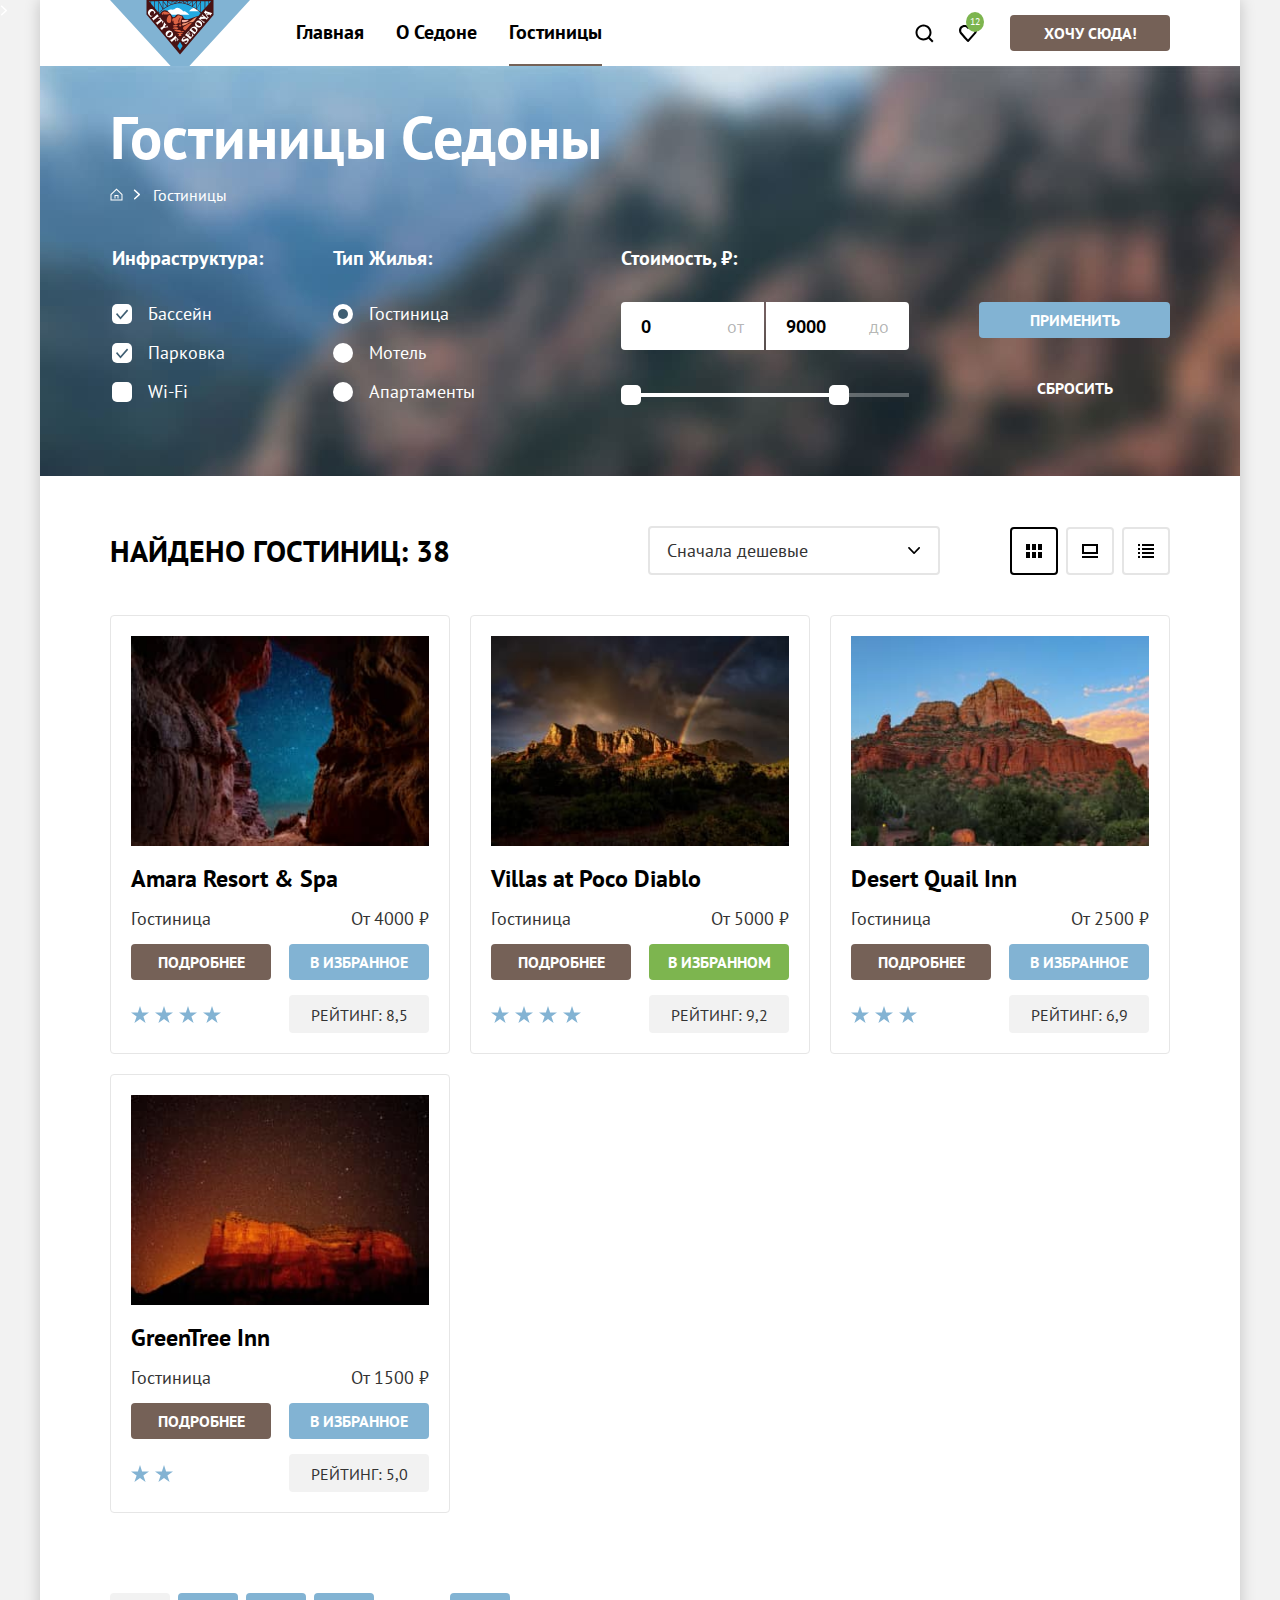
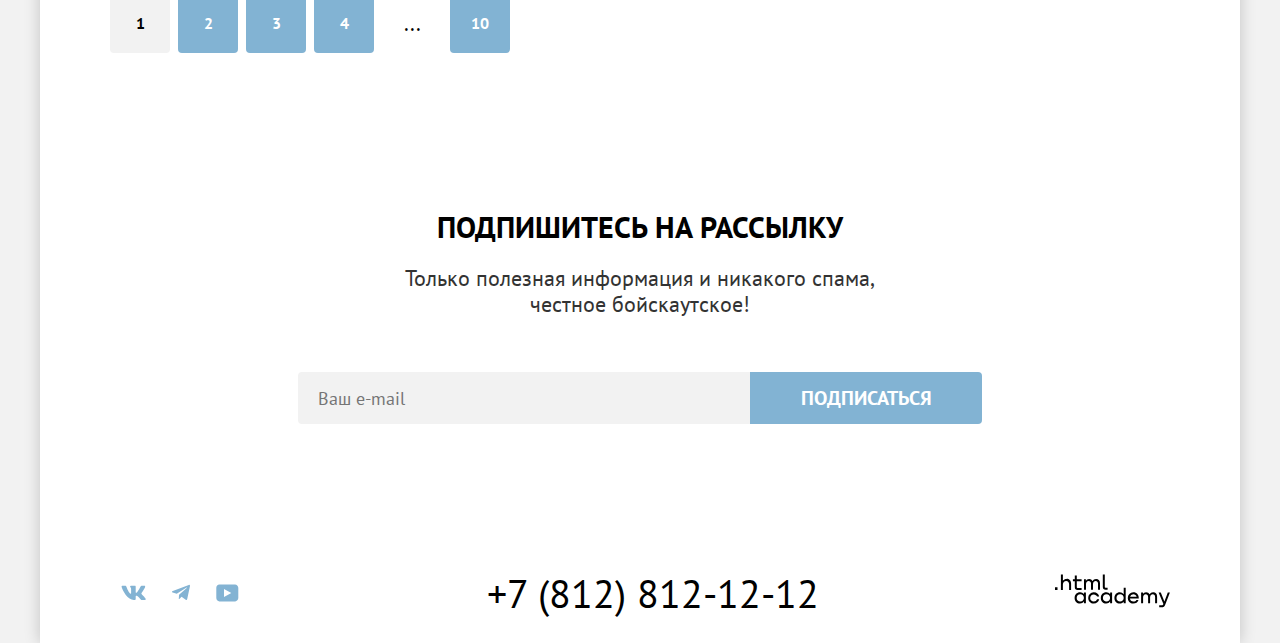
==== commit c8638384: "Проверка макета по критериям" ====
--- a/catalog.html
+++ b/catalog.html
@@ -51,10 +51,7 @@
               </li>
 
               <li class="navigation-user-item navigation-link-button-block">
-                <a
-                  class="navigation-link-button button primary-button"
-                  href="#"
-                  type="button"
+                <a class="navigation-link-button button primary-button" href="#"
                   >Хочу сюда!
                 </a>
               </li>
@@ -94,20 +91,7 @@
                 />
               </svg>
             </li>
-            <li class="breadcrumbs-item">
-              <svg
-                width="8"
-                height="11"
-                viewBox="0 0 8 11"
-                fill="none"
-                xmlns="http://www.w3.org/2000/svg"
-              >
-                <path
-                  d="M6.91526 4.96875L2.16526 0.71875C1.91526 0.46875 1.41526 0.46875 1.04026 0.71875C0.665263 0.96875 0.790263 1.46875 1.04026 1.71875L5.16526 5.46875L1.16526 9.21875C0.915263 9.46875 0.915263 9.96875 1.16526 10.2188C1.16526 10.3438 1.54026 10.4688 1.66526 10.4688C1.79026 10.4688 2.04026 10.3438 2.16526 10.2188L6.91526 5.96875C7.29026 5.71875 7.29026 5.21875 6.91526 4.96875Z"
-                  fill="white"
-                />
-              </svg>
-            </li>
+
             <li class="breadcrumbs-item">
               <a class="breadcrumbs-link">Гостиницы</a>
             </li>
--- a/styles/styles.css
+++ b/styles/styles.css
@@ -186,7 +186,7 @@
   position: absolute;
   background-color: #7db54f;
   border-radius: 50%;
-  width: 20px;
+  midth: 20px;
   height: 20px;
   line-height: 10px;
   font-size: 10px;
@@ -195,7 +195,6 @@
   padding: 5px 4px;
   left: 20px;
   top: 11px;
-  right: 4px;
 }
 
 .button {
@@ -338,7 +337,7 @@
   content: "";
   background: #000000;
   opacity: 0.3;
-  top: 86px;
+  bottom: -33px;
   left: 85px;
 }
 
@@ -364,7 +363,7 @@
   height: 2px;
   content: "";
   opacity: 0.3;
-  top: 86px;
+  bottom: -33px;
   left: 85px;
 }
 
@@ -502,7 +501,7 @@
 }
 
 .newsteller-form {
-  margin-top: 54px;
+  margin-top: 55px;
 }
 
 .newsteller-form-wrapper {
@@ -560,6 +559,27 @@
 
 .breadcrumbs-link:active {
   opacity: 30%;
+}
+
+.breadcrumbs-item:not(:first-child) {
+  position: relative;
+  padding-left: 20px;
+}
+
+.breadcrumbs-item:before {
+  background-image: url(../images/catalog-page/breadcrumbs.svg);
+  background-repeat: no-repeat;
+
+  width: 7px;
+  height: 12px;
+  content: "";
+  position: absolute;
+  left: 0;
+  top: 5px;
+}
+
+.breadcrumbs:first-child::before {
+  display: none;
 }
 
 .hotel-filter {
@@ -806,7 +826,7 @@
 
 .toggle-max {
   top: -8px;
-  right: 0;
+  right: -2px;
 }
 
 .hotel-filter-buttons {
@@ -888,8 +908,8 @@
 }
 
 .select-control:disabled {
-  border: 2px solid #0000004d;
-  color: 2px solid #0000004d;
+  border: 2px solid #000000;
+  opacity: 0.3;
 }
 
 .select-control-option {
@@ -900,6 +920,7 @@
   display: flex;
   justify-content: space-between;
   gap: 8px;
+  flex-wrap: wrap;
 }
 
 .view-list-button {
@@ -944,9 +965,9 @@
 
 .hotel-list {
   display: grid;
-  grid-template-columns: 1fr 1fr 1fr;
+  grid-template-columns: 340px 340px 340px;
   grid-gap: 20px;
-  margin-top: 39px;
+  margin-top: 40px;
 }
 
 .hotel-list-item {
@@ -975,6 +996,7 @@
   padding: 0;
   display: flex;
   justify-content: space-between;
+  gap: 15px;
 }
 
 .primary-description p {
@@ -1006,6 +1028,7 @@
   border-radius: 4px;
   justify-content: center;
   padding: 8px;
+  padding-top: 10px;
   font-weight: 400;
   line-height: 20px;
   font-size: 16px;
@@ -1098,7 +1121,7 @@
 
 .button-cancel:focus {
   border-radius: 4px;
-  border: 3px solid #83b3d3;
+  outline: 3px solid #83b3d3;
 }
 
 .button-cancel:active {
@@ -1336,7 +1359,7 @@
   margin-top: 64px;
   display: flex;
   flex-direction: column;
-  gap: 48px;
+  gap: 23px;
 }
 
 .modal-form-label {
@@ -1352,7 +1375,7 @@
 }
 
 .modal-hint {
-  position: absolute;
+  position: relative;
   top: 100%;
   font-size: 16px;
   line-height: 21px;
@@ -1404,16 +1427,16 @@
   background-repeat: no-repeat;
   background-position: center right 22px;
 }
-.modal-data-input:default {
+.modal-form-input:default {
   opacity: 0.6;
 }
 
-.modal-data-input:hover {
+.modal-form-input:hover {
   background-color: #e6e6e66d;
   color: #0000006d;
 }
 
-.modal-data-input:focus {
+.modal-form-input:focus {
   color: #0000006d;
   border: 3px solid #83b3d3;
   background-color: #e6e6e66d;
@@ -1425,11 +1448,13 @@
   font-weight: 700;
   line-height: 24px;
   display: flex;
+  flex-wrap: wrap;
   justify-content: space-between;
   align-items: center;
 }
 
 .field-people {
+  font: inherit;
   padding: 14px 0;
   width: 30px;
   line-height: 20px;
@@ -1448,7 +1473,7 @@
 
 .tooltip {
   position: absolute;
-  margin-left: 60px;
+  margin-left: 58px;
 }
 
 .tooltip-toggle {
@@ -1483,7 +1508,7 @@
   font-weight: 400;
   line-height: 20px;
   text-transform: none;
-  padding: 15px 22px 18px 18px;
+  padding: 23px 22px 23px 18px;
   border-radius: 8px;
   display: block;
   width: 256px;
@@ -1515,8 +1540,6 @@
   border: none;
   cursor: pointer;
 }
-
-/* не могу поменять цыкт свг плюсу и минусу. получается только если изменяю саму свг */
 
 .people-svg:hover path {
   fill: #000000;
@@ -1561,6 +1584,7 @@
   text-transform: uppercase;
   border: none;
   cursor: pointer;
+  margin-top: 25px;
 }
 
 .modal-submit-button:hover {
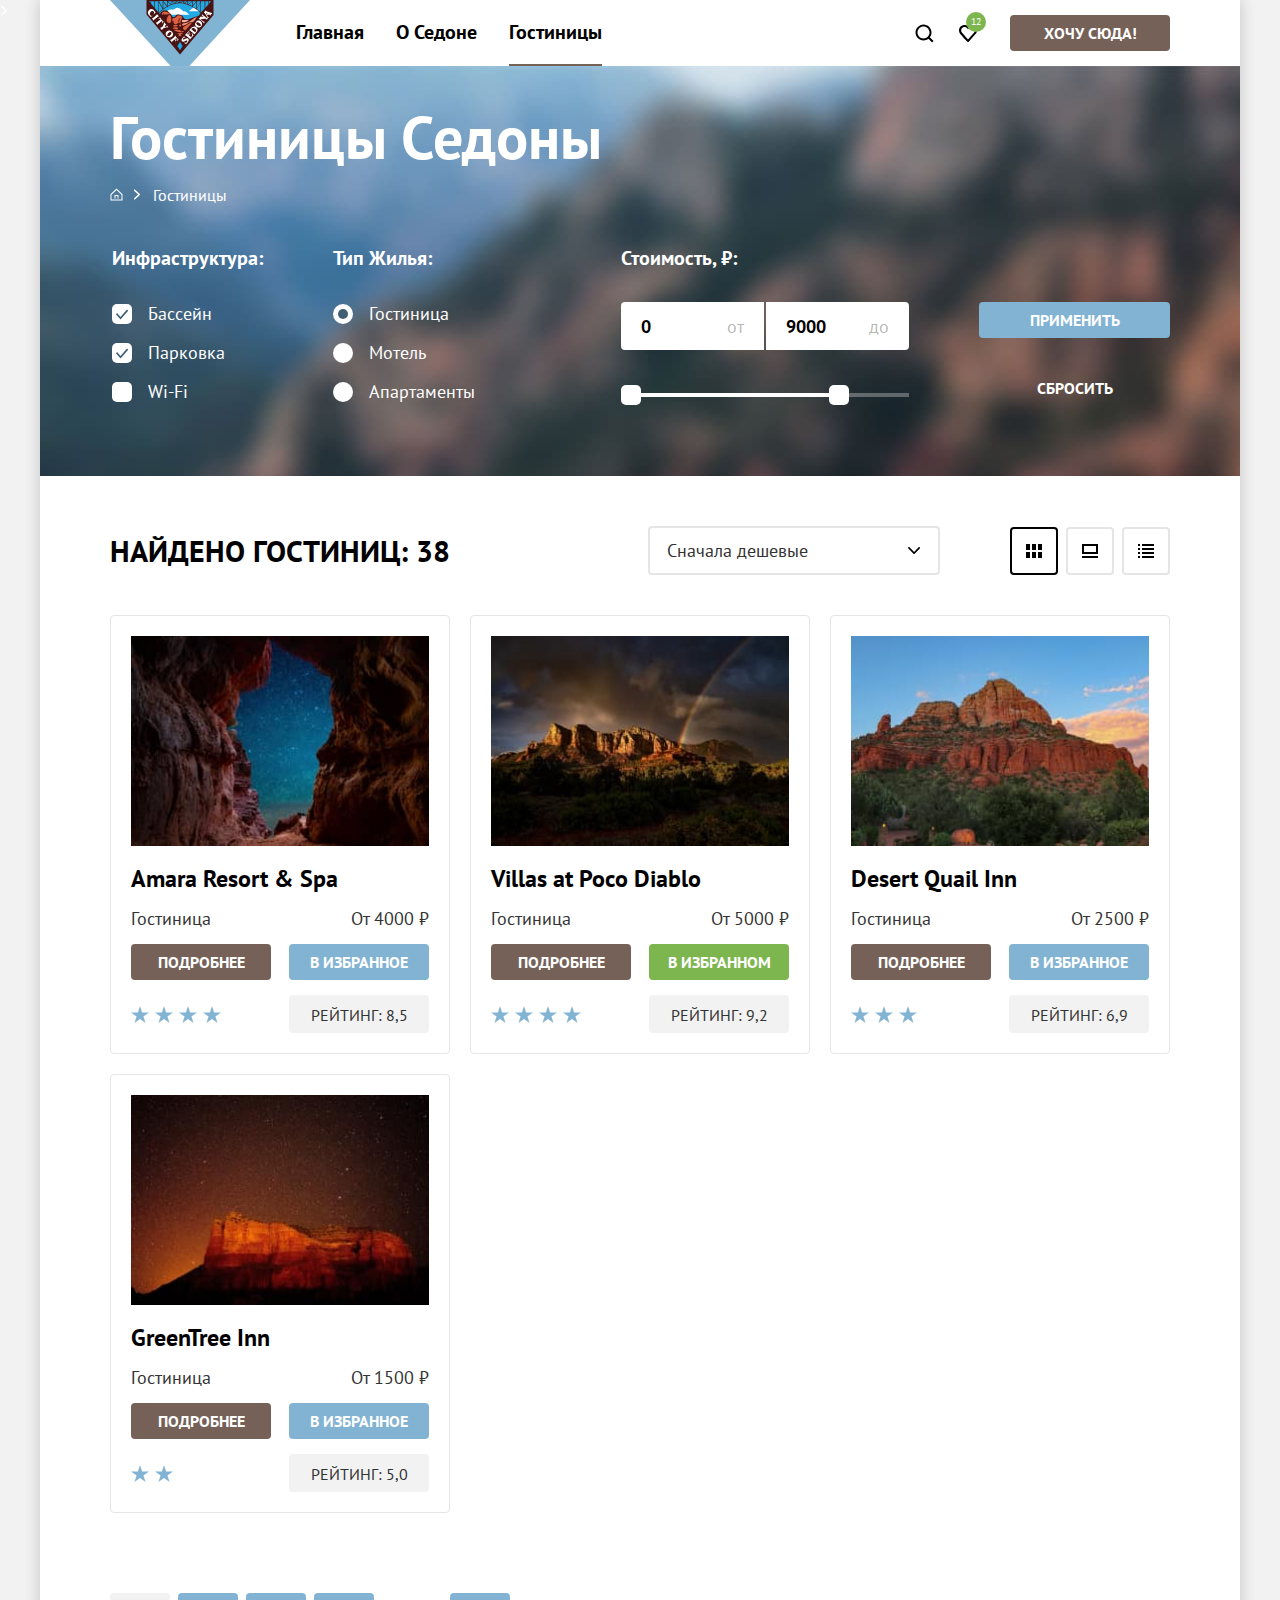
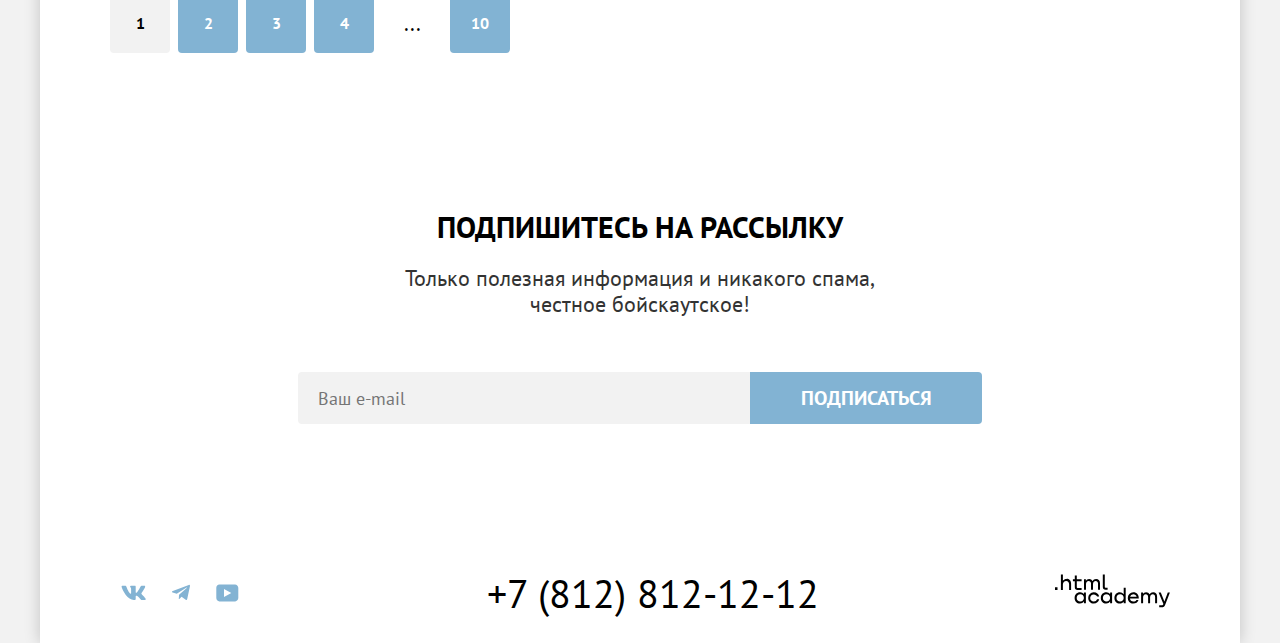
==== commit 4b27886c: "Merge pull request #6 from olgapronkina/master" ====
--- a/catalog.html
+++ b/catalog.html
@@ -3,8 +3,8 @@
   <head>
     <meta charset="utf-8" />
     <title>Гостиницы Седона</title>
-    <link rel="icon" type="image/png" sizes="32x32" href="images/favicon.png" />
-    <link rel="normalize.css" href="styles/normalize.css" />
+    <link rel="icon" type="image/png" sizes="32x32" href="images/favicon.ico" />
+    <link rel="stylesheet" href="styles/normalize.css" />
     <link rel="stylesheet" href="styles/styles.css" />
   </head>
 
@@ -17,7 +17,7 @@
               src="images/header/logo.svg"
               width="140"
               height="70"
-              alt="Логотоп Седоны"
+              alt="Логотоп Седоны."
             />
           </a>
           <nav class="navigation">
@@ -101,14 +101,14 @@
             action="https://echo.htmlacademy.ru/"
             method="get"
           >
-            <div class="left-hotel-filter-group">
+            <div class="left-hotel-filter-group" data-test="filter">
               <fieldset class="hotel-filter-group hotel-filter-checkbox">
                 <legend class="hotel-filter-title">Инфраструктура:</legend>
                 <ul class="hotel-filter-list list-reset">
                   <li class="hotel-filter-item">
                     <label class="conveniences">
                       <input
-                        class="conveniences-input"
+                        class="conveniences-input visually-hidden"
                         type="checkbox"
                         name="pool"
                         checked
@@ -120,7 +120,7 @@
                   <li class="hotel-filter-item">
                     <label class="conveniences">
                       <input
-                        class="conveniences-input"
+                        class="conveniences-input visually-hidden"
                         type="checkbox"
                         name="parking"
                         checked
@@ -132,7 +132,7 @@
                   <li class="hotel-filter-item">
                     <label class="conveniences">
                       <input
-                        class="conveniences-input"
+                        class="conveniences-input visually-hidden"
                         type="checkbox"
                         name="internet"
                       />
@@ -149,7 +149,7 @@
                   <li class="hotel-filter-item">
                     <label class="conveniences">
                       <input
-                        class="conveniences-input"
+                        class="conveniences-input visually-hidden"
                         type="radio"
                         name="housing-type"
                         value="hotel"
@@ -162,7 +162,7 @@
                   <li class="hotel-filter-item">
                     <label class="conveniences">
                       <input
-                        class="conveniences-input"
+                        class="conveniences-input visually-hidden"
                         type="radio"
                         name="housing-type"
                         value="motel"
@@ -174,7 +174,7 @@
                   <li class="hotel-filter-item">
                     <label class="conveniences">
                       <input
-                        class="conveniences-input"
+                        class="conveniences-input visually-hidden"
                         type="radio"
                         name="housing-type"
                         value="apartments"
@@ -252,14 +252,14 @@
         </div>
       </section>
 
-      <section class="hotel-article">
+      <section class="hotel-article" data-test="catalog">
         <div class="container">
           <div class="view-list-block">
             <h2 class="founded-hotels">Найдено гостиниц: 38</h2>
 
             <select
               class="select-control stiled-paragraph"
-              aria-label="Сортировка"
+              aria-label="Сортировка."
             >
               <option value="cheap" class="select-control-option">
                 Сначала дешевые
@@ -299,13 +299,17 @@
                 <img
                   class="hotel-list-item-image"
                   src="images/catalog-page/hotel-galery/hotel-1.jpg"
-                  alt=" Гостиница Amara Resort & Spa"
+                  alt=" Гостиница Amara Resort & Spa."
+                  width="300"
+                  height="212"
               /></a>
               <a class="hotel-image-link" href="#" tabindex="-1">
                 <h3 class="hotel-list-item-title">Amara Resort & Spa</h3>
               </a>
               <div class="primary-description">
-                <p class="stiled-paragraph">Гостиница</p>
+                <p class="stiled-paragraph primary-description-left-column">
+                  Гостиница
+                </p>
                 <p class="hotel-lowest-price stiled-paragraph">От 4000 ₽</p>
               </div>
               <div class="hotel-buttons-block">
@@ -335,7 +339,9 @@
                 <img
                   class="hotel-list-item-image"
                   src="images/catalog-page/hotel-galery/hotel-2.jpg"
-                  alt=" Гостиница Villas at Poco Diablo"
+                  alt=" Гостиница Villas at Poco Diablo."
+                  width="300"
+                  height="212"
                 />
               </a>
               <a class="hotel-image-link" href="#" tabindex="-1">
@@ -373,7 +379,9 @@
                 <img
                   class="hotel-list-item-image"
                   src="images/catalog-page/hotel-galery/hotel-3.jpg"
-                  alt=" Гостиница Desert Quail Inn"
+                  alt=" Гостиница Desert Quail Inn."
+                  width="300"
+                  height="212"
                 />
               </a>
               <a class="hotel-image-link" href="#" tabindex="-1">
@@ -409,7 +417,9 @@
                 <img
                   class="hotel-list-item-image"
                   src="images/catalog-page/hotel-galery/hotel-4.jpg"
-                  alt=" Гостиница GreenTree Inn"
+                  alt=" Гостиница GreenTree Inn."
+                  width="300"
+                  height="212"
                 />
               </a>
               <a class="hotel-image-link" href="#" tabindex="-1">
@@ -475,7 +485,9 @@
       </section>
 
       <section class="newsteller">
-        <h2 class="newsteller-title">Подпишитесь на рассылку</h2>
+        <h2 class="newsteller-title" data-test="subscribe">
+          Подпишитесь на рассылку
+        </h2>
         <p class="stiled-paragraph">
           Только полезная информация и никакого спама,<br />
           честное бойскаутское!
@@ -505,7 +517,7 @@
         </form>
       </section>
     </main>
-    <footer class="page-footer">
+    <footer class="page-footer" data-test="footer">
       <div class="container">
         <div class="footer-wrapper">
           <section class="footer-social">
@@ -591,7 +603,7 @@
                   height="34"
                   fill="none"
                   role="img"
-                  aria-label="логотип HTML Academy"
+                  aria-label="логотип HTML Academy."
                 >
                   <path
                     fill="#000"
--- a/styles/styles.css
+++ b/styles/styles.css
@@ -67,7 +67,7 @@
 .page-container {
   margin: 0 auto;
   width: 1200px;
-  box-shadow: 0px 0px 15px 0px #00000033;
+  box-shadow: 0 0 15px 0 #00000033;
 }
 
 .container {
@@ -173,11 +173,11 @@
 }
 
 .search-icon {
-  background-image: url(../images/header/icons/search.svg);
+  background-image: url("../images/header/icons/search.svg");
 }
 
 .likes-icon {
-  background-image: url(../images/header/icons/likes.svg);
+  background-image: url("../images/header/icons/likes.svg");
   position: relative;
 }
 
@@ -186,7 +186,7 @@
   position: absolute;
   background-color: #7db54f;
   border-radius: 50%;
-  midth: 20px;
+  min-width: 20px;
   height: 20px;
   line-height: 10px;
   font-size: 10px;
@@ -198,7 +198,7 @@
 }
 
 .button {
-  font-family: "PT Sans";
+  font: inherit;
   border-radius: 4px;
   font-size: 16px;
   font-weight: 700;
@@ -219,7 +219,7 @@
 }
 
 .hero {
-  background-image: url(../images/index-page/hero-block/decor-flag.svg),
+  background-image: url("../images/index-page/hero-block/decor-flag.svg"),
     url("../images/index-page/hero-block/index-background.jpg");
   background-color: #497795;
   background-repeat: no-repeat;
@@ -254,12 +254,13 @@
   width: 620px;
   margin: 0;
 }
+
 .clear {
-  background-color: #83b3d31e;
+  background-color: rgba(130, 179, 211, 0.118);
 }
 
 .light-clear {
-  background-color: #83b3d333;
+  background-color: rgba(130, 179, 211, 0.2);
 }
 
 .advantages-item-container {
@@ -295,7 +296,7 @@
 }
 
 .advantages-item-wide {
-  background-color: #82b3d3;
+  background-color: rgb(130, 179, 211);
   color: #ffffff;
   width: 100%;
   padding: 0;
@@ -316,6 +317,7 @@
   text-align: center;
   margin-top: 102px;
   position: relative;
+  margin-bottom: 100px;
 }
 
 .advantages-normal-column {
@@ -333,7 +335,7 @@
   position: absolute;
   width: 60px;
   height: 2px;
-  color: #0000004d;
+  color: rgba(0, 0, 0, 0.302);
   content: "";
   background: #000000;
   opacity: 0.3;
@@ -341,23 +343,9 @@
   left: 85px;
 }
 
-/* .advantages-description-column::before {
-  position: absolute;
-  width: 60px;
-  height: 2px;
-  color: #0000004d;
-  content: "";
-  background: #000000;
-  opacity: 0.3;
-
-  top: 86px;
-  left: 85px;
-} */
-
 .advantages-item-title-wide::before {
-  color: #ffffff4d;
+  color: rgba(255, 255, 255, 0.302);
   background: #ffffff;
-  left: 170px;
   position: absolute;
   width: 60px;
   height: 2px;
@@ -367,12 +355,6 @@
   left: 85px;
 }
 
-/* .advantages-wide-column::before {
-  color: #ffffff4d;
-  background: #ffffff;
-  left: 170px;
-} */
-
 .search {
   margin: 0;
   text-align: center;
@@ -418,7 +400,6 @@
   margin: 0;
   text-transform: uppercase;
   line-height: 36px;
-  line-height: 36px;
   font-size: 30px;
 }
 
@@ -447,17 +428,17 @@
 }
 
 .service-item-housing {
-  background-image: url(../images/index-page/service/hausing.svg);
+  background-image: url("../images/index-page/service/hausing.svg");
   background-repeat: no-repeat;
 }
 
 .service-item-food {
-  background-image: url(../images/index-page/service/food.svg);
+  background-image: url("../images/index-page/service/food.svg");
   background-repeat: no-repeat;
 }
 
 .service-item-souvenirs {
-  background-image: url(../images/index-page/service/souvenirs.svg);
+  background-image: url("../images/index-page/service/souvenirs.svg");
   background-repeat: no-repeat;
 }
 
@@ -518,13 +499,13 @@
   height: 52px;
   background-color: #f2f2f2;
   border: none;
-  border-radius: 4px 0px 0px 4px;
+  border-radius: 4px 0 0 4px;
   font-family: inherit;
 }
 
 .newsteller-button {
   line-height: 36px;
-  border-radius: 0px 4px 4px 0px;
+  border-radius: 0 4px 4px 0;
   width: 232px;
   min-height: 52px;
   font-size: 20px;
@@ -567,7 +548,7 @@
 }
 
 .breadcrumbs-item:before {
-  background-image: url(../images/catalog-page/breadcrumbs.svg);
+  background-image: url("../images/catalog-page/breadcrumbs.svg");
   background-repeat: no-repeat;
 
   width: 7px;
@@ -585,7 +566,7 @@
 .hotel-filter {
   background-color: #497795;
   color: #ffffff;
-  background-image: url(../images/catalog-page/filter.jpg);
+  background-image: url("../images/catalog-page/filter.jpg");
   background-repeat: no-repeat;
   background-size: cover;
   padding: 32px 0 70px;
@@ -602,7 +583,6 @@
 }
 
 .hotel-filter-list {
-  margin-right: auto;
   display: flex;
   flex-direction: column;
   align-items: flex-start;
@@ -620,21 +600,6 @@
   width: 146px;
   padding: 0;
   margin-left: auto;
-}
-
-input {
-  display: none;
-  cursor: pointer;
-}
-
-input::-webkit-outer-spin-button,
-input::-webkit-inner-spin-button {
-  -webkit-appearance: none;
-  margin: 0;
-}
-
-input[type="number"] {
-  -moz-appearance: textfield;
 }
 
 .conveniences {
@@ -666,6 +631,7 @@
   background-image: url("../images/catalog-page/tick.svg");
   background-repeat: no-repeat;
   background-position: center;
+  cursor: pointer;
 }
 
 .conveniences-input[type="radio"] + .conveniences-mark {
@@ -687,8 +653,8 @@
   opacity: 0.6;
 }
 
-.conveniences:focus {
-  border: 3px solid #83b3d3;
+.conveniences-input:focus ~ .conveniences-mark {
+  outline: 3px solid rgb(130, 179, 211);
 }
 
 .conveniences:active {
@@ -733,13 +699,19 @@
   line-height: 24px;
 }
 
+.price-number::-webkit-outer-spin-button,
+.price-number::-webkit-inner-spin-button {
+  appearance: none;
+  margin: 0;
+}
+
 .price-number:hover {
   background-color: #e6e6e6;
 }
 
 .price-number:focus {
   background-color: #e6e6e6;
-  border: #83b3d3;
+  border: rgb(130, 179, 211);
 }
 
 .price-number-min,
@@ -749,7 +721,7 @@
 
 .price-number-min span,
 .price-number-max span {
-  color: #0000004d;
+  color: rgba(0, 0, 0, 0.302);
   font-size: 18px;
   line-height: 23px;
   position: absolute;
@@ -765,12 +737,12 @@
 }
 
 .lowest-price {
-  border-radius: 4px 0px 0px 4px;
+  border-radius: 4px 0 0 4px;
   border-style: hidden;
 }
 
 .highest-price {
-  border-radius: 0px 4px 4px 0px;
+  border-radius: 0 4px 4px 0;
   border-style: hidden;
 }
 
@@ -811,12 +783,12 @@
 }
 
 .range-toggle:focus {
-  border: 4px #83b3d3;
+  border: 4px rgb(130, 179, 211);
 }
 
 .range-toggle:active {
   background-color: #fff;
-  border: 2px #83b3d3;
+  border: 2px rgb(130, 179, 211);
 }
 
 .toggle-min {
@@ -918,9 +890,9 @@
 
 .view-list {
   display: flex;
-  justify-content: space-between;
   gap: 8px;
   flex-wrap: wrap;
+  max-width: 160px;
 }
 
 .view-list-button {
@@ -930,21 +902,20 @@
   background-position: 50% 50%;
   width: 48px;
   height: 48px;
-
   border-radius: 4px;
   border: 2px solid #e5e5e5;
 }
 
 .view-list-button-table {
-  background-image: url(../images/catalog-page/showlist/table.svg);
+  background-image: url("../images/catalog-page/showlist/table.svg");
 }
 
 .view-list-button-slideshow {
-  background-image: url(../images/catalog-page/showlist/slideshow.svg);
+  background-image: url("../images/catalog-page/showlist/slideshow.svg");
 }
 
 .view-list-button-list {
-  background-image: url(../images/catalog-page/showlist/list.svg);
+  background-image: url("../images/catalog-page/showlist/list.svg");
 }
 
 .view-list-button-current {
@@ -996,12 +967,12 @@
   padding: 0;
   display: flex;
   justify-content: space-between;
-  gap: 15px;
 }
 
 .primary-description p {
   font-size: 18px;
   line-height: 21px;
+  max-width: 140px;
 }
 
 .hotel-buttons-block {
@@ -1054,7 +1025,7 @@
 
 .primary-button:active {
   background-color: #756157;
-  color: #ffffff4d;
+  color: rgba(255, 255, 255, 0.302);
 }
 
 .primary-button:disabled {
@@ -1069,7 +1040,7 @@
 }
 
 .secondary-button {
-  background-color: #82b3d3;
+  background-color: rgb(130, 179, 211);
 }
 
 .secondary-button:hover:not(.pagination-item-link, .pagination-item-more) {
@@ -1081,8 +1052,8 @@
 }
 
 .secondary-button:active:not(.pagination-item-link, .pagination-item-more) {
-  background-color: #82b3d3;
-  color: #ffffff4d;
+  background-color: rgb(130, 179, 211);
+  color: rgba(255, 255, 255, 0.302);
 }
 
 .secondary-button:disabled:not(.pagination-item-link, .pagination-item-more) {
@@ -1103,7 +1074,7 @@
 
 .tertiary-button:active {
   background-color: #7db54f;
-  color: #ffffff4d;
+  color: rgba(255, 255, 255, 0.302);
 }
 
 .tertiary-button:disabled {
@@ -1121,11 +1092,11 @@
 
 .button-cancel:focus {
   border-radius: 4px;
-  outline: 3px solid #83b3d3;
+  outline: 3px solid rgb(130, 179, 211);
 }
 
 .button-cancel:active {
-  color: #ffffff4d;
+  color: rgba(255, 255, 255, 0.302);
 }
 
 .button-cancel:disabled {
@@ -1155,7 +1126,7 @@
 }
 
 .footer-contacts-address-phone:active {
-  color: #7561574d;
+  color: rgba(117, 97, 87, 0.302);
 }
 
 .star {
@@ -1206,8 +1177,8 @@
     .pagination-item-link-current,
     .pagination-item-more
   ) {
-  background-color: #82b3d3;
-  color: #ffffff4d;
+  background-color: rgb(130, 179, 211);
+  color: rgba(255, 255, 255, 0.302);
 }
 
 .pagination-item-link-current {
@@ -1289,7 +1260,7 @@
   fill: #756157;
 }
 .html-logo:active path {
-  fill: #7561574d;
+  fill: rgba(117, 97, 87, 0.302);
 }
 
 .modal-container {
@@ -1308,7 +1279,7 @@
   padding: 64px 70px;
   background-color: #ffffff;
   border-radius: 30px;
-  box-shadow: 0px 25px 50px 0px rgba(0, 0, 0, 0.15);
+  box-shadow: 0 25px 50px 0 rgba(0, 0, 0, 0.15);
 }
 
 .modal-reservation {
@@ -1337,7 +1308,7 @@
 
 .modal-close-button:focus {
   background-color: #e6e6e6;
-  border: 3px solid #83b3d3;
+  border: 3px solid rgb(130, 179, 211);
 }
 
 .modal-close-button:active {
@@ -1427,6 +1398,7 @@
   background-repeat: no-repeat;
   background-position: center right 22px;
 }
+
 .modal-form-input:default {
   opacity: 0.6;
 }
@@ -1438,7 +1410,7 @@
 
 .modal-form-input:focus {
   color: #0000006d;
-  border: 3px solid #83b3d3;
+  border: 3px solid rgb(130, 179, 211);
   background-color: #e6e6e66d;
 }
 
@@ -1460,6 +1432,12 @@
   line-height: 20px;
 }
 
+.field-people::-webkit-outer-spin-button,
+.field-people::-webkit-inner-spin-button {
+  appearance: none;
+  margin: 0;
+}
+
 .people-number {
   display: flex;
   gap: 46px;
@@ -1491,7 +1469,7 @@
   height: 26px;
   background-repeat: no-repeat;
   background-position: center;
-  background-color: #83b3d3;
+  background-color: rgb(130, 179, 211);
   cursor: pointer;
   position: relative;
 }
@@ -1510,7 +1488,6 @@
   text-transform: none;
   padding: 23px 22px 23px 18px;
   border-radius: 8px;
-  display: block;
   width: 256px;
   position: absolute;
   bottom: -16px;
@@ -1518,7 +1495,7 @@
   left: 50%;
   transform: translate(-50%, 100%);
   z-index: 1;
-  box-shadow: 0px 25px 50px 0px rgba(0, 0, 0, 0.15);
+  box-shadow: 0 25px 50px 0 rgba(0, 0, 0, 0.15);
   display: none;
 }
 
@@ -1541,17 +1518,32 @@
   cursor: pointer;
 }
 
-.people-svg:hover path {
+.reduce-button:hover path {
   fill: #000000;
 }
 
-.people-svg:focus path {
+.add-button:hover path {
+  fill: #000000;
+}
+
+.reduce-button:focus path {
   fill: #000000;
   border-radius: 4px;
-  border: 3px solid #82b3d3;
-}
-
-.people-svg:active path {
+  border: 3px solid rgb(130, 179, 211);
+}
+
+.add-button:focus path {
+  fill: #000000;
+  border-radius: 4px;
+  border: 3px solid rgb(130, 179, 211);
+}
+
+.reduce-button:active path {
+  fill: "#756157";
+  opacity: 0.3;
+}
+
+.add-button:active path {
   fill: "#756157";
   opacity: 0.3;
 }
@@ -1573,7 +1565,7 @@
 .modal-submit-button {
   border-radius: 10px;
   color: #ffffff;
-  background: #83b3d3;
+  background: rgb(130, 179, 211);
   display: block;
   padding: 18px 5px;
   width: 577px;
@@ -1595,7 +1587,7 @@
   background: #68a2ca;
 }
 .modal-submit-button:active {
-  color: #ffffff3d;
+  color: rgba(255, 255, 255, 0.239);
   background: #68a2ca;
 }
 
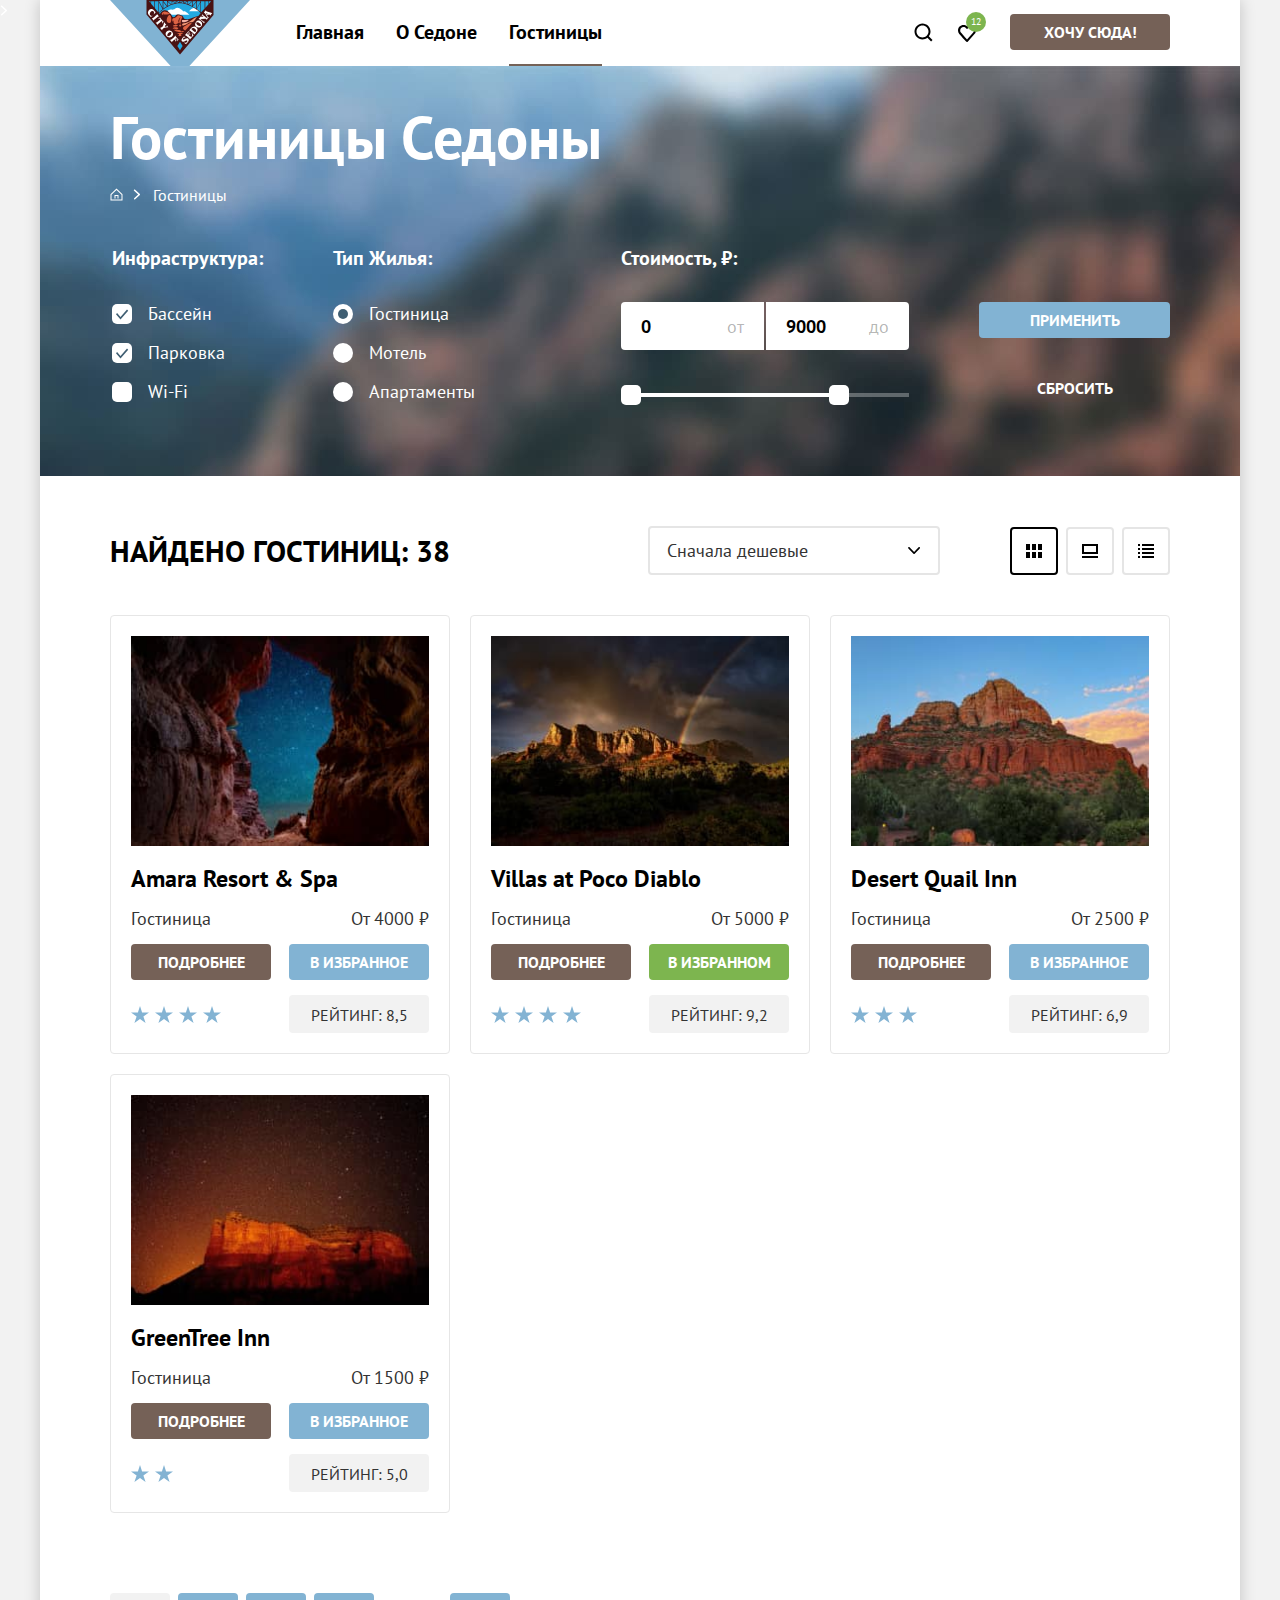
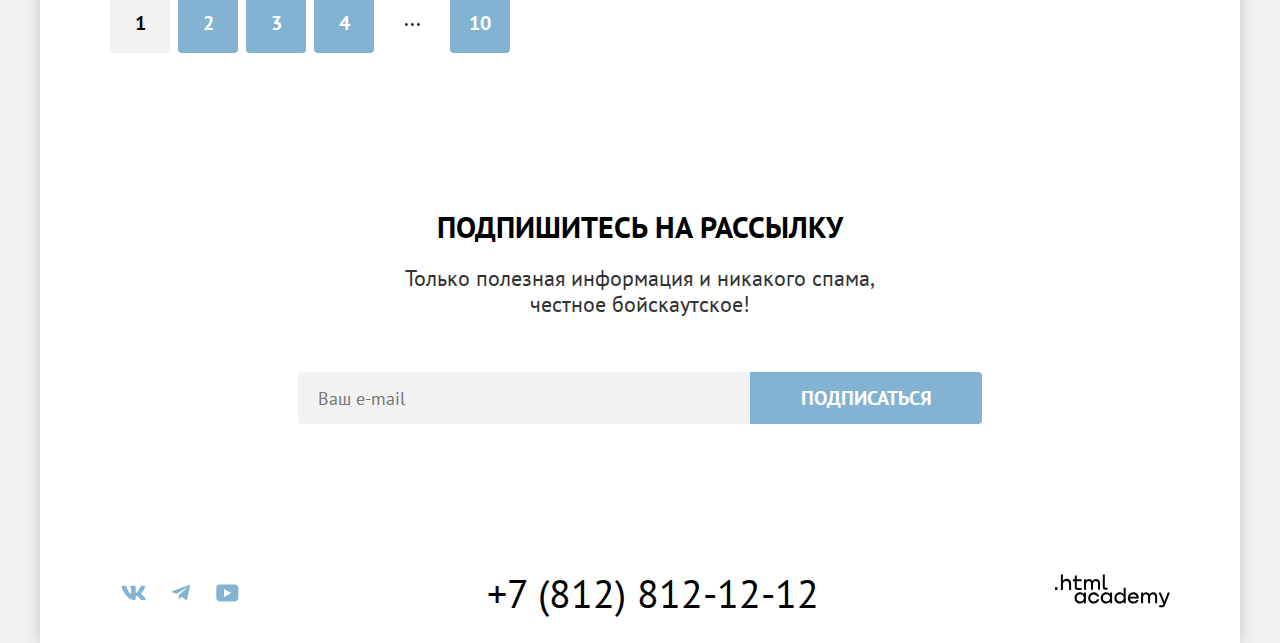
==== commit 50d1786a: "исправляет некоторые ошибки по критериям" ====
--- a/catalog.html
+++ b/catalog.html
@@ -38,24 +38,49 @@
             </ul>
 
             <ul class="navigation-user list-reset">
-              <li class="navigation-user-item">
+              <li class="navigation-user-item navigation-icon">
                 <a class="navigation-user-link search-icon" href="#">
                   <span class="visually-hidden">Поиск</span>
-                </a>
-              </li>
-              <li class="navigation-user-item">
+                  <svg
+                    width="19"
+                    height="19"
+                    viewBox="0 0 19 19"
+                    fill="currentColor"
+                    xmlns="http://www.w3.org/2000/svg"
+                    aria-label="search."
+                  >
+                    <path
+                      d="M18.5 17.0083L14.8 13.3287C15.8 12.0359 16.5 10.3453 16.5 8.4558C16.5 4.08011 12.9 0.5 8.5 0.5C4.1 0.5 0.5 4.17956 0.5 8.55525C0.5 12.9309 4.1 16.511 8.5 16.511C10.3 16.511 12 15.9144 13.4 14.8204L17.1 18.5L18.5 17.0083ZM8.5 14.5221C5.2 14.5221 2.5 11.837 2.5 8.55525C2.5 5.27348 5.2 2.5884 8.5 2.5884C11.8 2.5884 14.5 5.27348 14.5 8.55525C14.5 11.837 11.8 14.5221 8.5 14.5221Z"
+                      fill="black"
+                    />
+                  </svg>
+                </a>
+              </li>
+              <li class="navigation-user-item navigation-icon">
                 <a class="navigation-user-link likes-icon" href="#">
                   <span class="visually-hidden">Сохраненное</span>
+                  <svg
+                    width="18"
+                    height="17"
+                    viewBox="0 0 18 17"
+                    fill="currentColor"
+                    xmlns="http://www.w3.org/2000/svg"
+                    aria-label="saved."
+                  >
+                    <path
+                      d="M8.9 17C8.6 17 8.3 16.9 8.1 16.6C2.7 10.5 1.4 9.1 1.1 8.7C0.4 7.8 0 6.6 0 5.4C0 2.4 2.4 0 5.5 0C6.8 0 8 0.5 9 1.3C10 0.5 11.3 0 12.5 0C15.5 0 18 2.4 18 5.4C18 6.7 17.5 7.9 16.7 8.8L9.7 16.7C9.5 16.9 9.3 17 8.9 17ZM2.9 7.5C3.2 7.9 6.4 11.5 9 14.4L15.2 7.4C15.7 6.9 15.9 6.2 15.9 5.4C15.9 3.6 14.4 2.1 12.6 2.1C11.6 2.1 10.6 2.6 9.9 3.4C9.6 3.7 9.3 3.8 9 3.8C8.7 3.8 8.4 3.6 8.2 3.4C7.5 2.6 6.5 2.1 5.5 2.1C3.7 2.1 2.2 3.6 2.2 5.4C2.1 6.3 2.5 7 2.9 7.5C2.8 7.5 2.8 7.5 2.9 7.5Z"
+                      fill="black"
+                    />
+                  </svg>
                   <span class="number-of-likes">12</span>
                 </a>
               </li>
-
-              <li class="navigation-user-item navigation-link-button-block">
-                <a class="navigation-link-button button primary-button" href="#"
-                  >Хочу сюда!
-                </a>
-              </li>
             </ul>
+            <span class="navigation-user-item navigation-link-button-block">
+              <a class="navigation-link-button button primary-button" href="#"
+                >Хочу сюда!
+              </a>
+            </span>
           </nav>
         </div>
       </div>
--- a/styles/styles.css
+++ b/styles/styles.css
@@ -127,7 +127,7 @@
 
 .navigation-list {
   display: flex;
-  width: 420px;
+  flex-wrap: wrap;
   margin-left: 170px;
   margin-top: 0;
   padding: 0;
@@ -135,15 +135,24 @@
   margin-bottom: 0;
 }
 
-/* добавить нишний бордер */
-.border-bottom {
-  border-bottom: #756257;
-  border-width: 100%;
+.navigation-list-item:hover .navigation-link {
+  background-color: #f2f2f2;
+}
+
+.navigation-list-item:focus .navigation-link {
+  background-color: #f2f2f2;
+  border: 3px solid rgb(130, 179, 211);
+}
+
+.navigation-list-item:active .navigation-link {
+  background-color: #e6e6e6;
+  color: rgba(117, 97, 87, 0.302);
 }
 
 .navigation-user {
   display: flex;
-  max-width: 288px;
+  flex-wrap: wrap;
+  max-width: 135px;
   margin-left: auto;
   margin-top: 0;
   margin-bottom: 0;
@@ -172,13 +181,43 @@
   box-sizing: content-box;
 }
 
-.search-icon {
-  background-image: url("../images/header/icons/search.svg");
-}
-
 .likes-icon {
-  background-image: url("../images/header/icons/likes.svg");
   position: relative;
+}
+
+.navigation-link:hover {
+  background-color: #f2f2f2;
+}
+
+.navigation-link:focus {
+  background-color: #f2f2f2;
+  outline: 3px solid rgb(130, 179, 211);
+}
+
+.navigation-link:active {
+  background-color: #e6e6e6;
+  color: rgba(117, 97, 87, 0.302);
+}
+
+.navigation-user-link:hover {
+  background-color: #f2f2f2;
+}
+
+.navigation-user-link:focus {
+  background-color: #f2f2f2;
+  outline: 3px solid rgb(130, 179, 211);
+}
+
+.navigation-user-link:active {
+  background-color: #e6e6e6;
+}
+
+.likes-icon:active path {
+  fill: rgba(117, 97, 87, 0.302);
+}
+
+.search-icon:active path {
+  fill: rgba(117, 97, 87, 0.302);
 }
 
 .number-of-likes {
@@ -783,12 +822,12 @@
 }
 
 .range-toggle:focus {
-  border: 4px rgb(130, 179, 211);
+  border: 4px solid rgb(130, 179, 211);
 }
 
 .range-toggle:active {
   background-color: #fff;
-  border: 2px rgb(130, 179, 211);
+  border: 2px solid rgb(130, 179, 211);
 }
 
 .toggle-min {
@@ -1037,6 +1076,7 @@
   width: 160px;
   justify-content: center;
   margin-left: 20px;
+  margin-top: 14px;
 }
 
 .secondary-button {
@@ -1157,6 +1197,8 @@
   min-width: 60px;
   min-height: 60px;
   line-height: 36px;
+  font-size: 20px;
+  font-weight: 700;
 }
 
 .pagination-item-link:hover:not(
@@ -1190,6 +1232,8 @@
   color: #000000;
   background-color: #ffffff;
   font-size: 22px;
+  line-height: 26px;
+  font-weight: 400;
 }
 
 .footer-wrapper {
@@ -1486,7 +1530,7 @@
   font-weight: 400;
   line-height: 20px;
   text-transform: none;
-  padding: 23px 22px 23px 18px;
+  padding: 23px 22px 23px;
   border-radius: 8px;
   width: 256px;
   position: absolute;
@@ -1502,8 +1546,9 @@
 .tooltip-text:after {
   content: "";
   background-image: url("../images/modal/tooltip-arrow.svg");
-  width: 16px;
-  height: 6px;
+  background-repeat: no-repeat;
+  width: 19px;
+  height: 8px;
   position: absolute;
   bottom: 100%;
   left: 0;
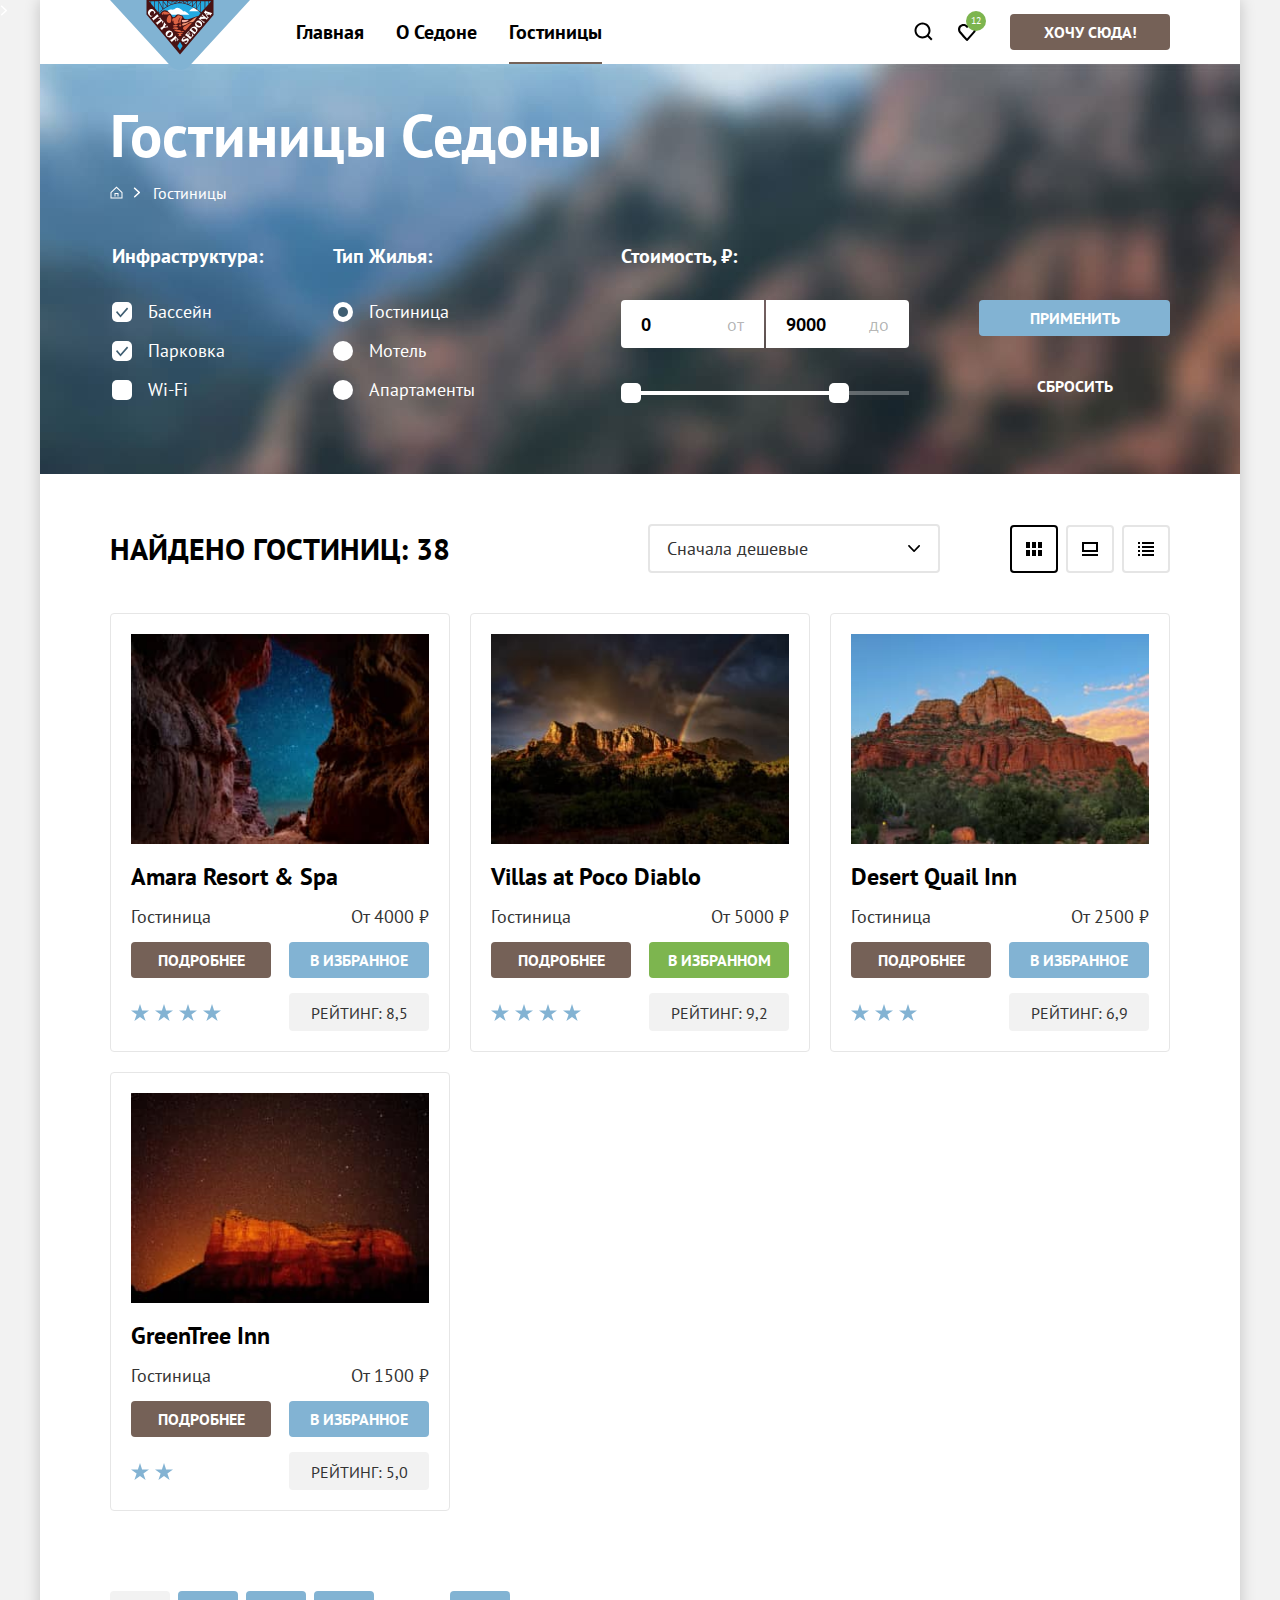
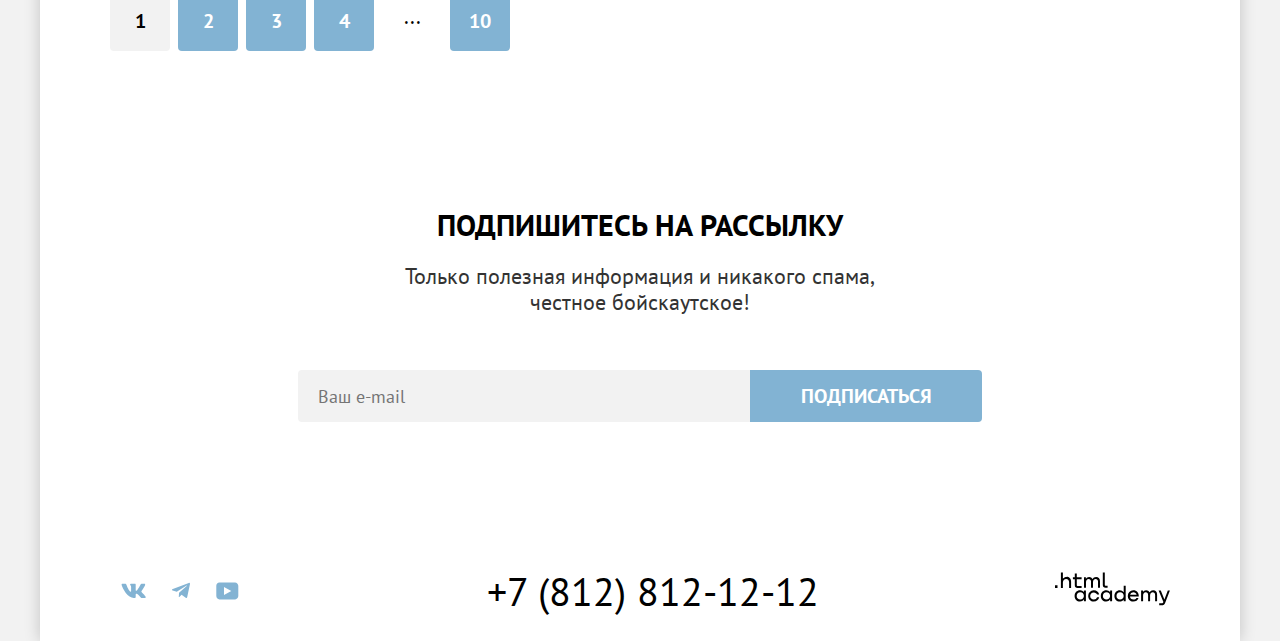
==== commit 4e52e9cb: "Merge pull request #7 from olgapronkina/master" ====
--- a/catalog.html
+++ b/catalog.html
@@ -76,11 +76,10 @@
                 </a>
               </li>
             </ul>
-            <span class="navigation-user-item navigation-link-button-block">
-              <a class="navigation-link-button button primary-button" href="#"
-                >Хочу сюда!
-              </a>
-            </span>
+
+            <a class="navigation-link-button button primary-button" href="#"
+              >Хочу сюда!
+            </a>
           </nav>
         </div>
       </div>
--- a/styles/styles.css
+++ b/styles/styles.css
@@ -101,11 +101,11 @@
 /* header */
 .header-wrapper {
   position: relative;
-  overflow: hidden;
 }
 
 .navigation {
   display: flex;
+  align-items: center;
   margin: 0 auto;
   padding: 0;
   background-color: #ffffff;
@@ -115,10 +115,6 @@
   line-height: 24px;
 }
 
-.current-page {
-  border-bottom: 2px solid #756257;
-}
-
 .logo {
   position: absolute;
   top: 0;
@@ -135,17 +131,15 @@
   margin-bottom: 0;
 }
 
-.navigation-list-item:hover .navigation-link {
-  background-color: #f2f2f2;
-}
-
-.navigation-list-item:focus .navigation-link {
-  background-color: #f2f2f2;
-  border: 3px solid rgb(130, 179, 211);
-}
-
-.navigation-list-item:active .navigation-link {
-  background-color: #e6e6e6;
+.navigation-link:hover {
+  opacity: 0.6;
+}
+
+.navigation-link:focus {
+  outline: 3px solid rgb(130, 179, 211);
+}
+
+.navigation-link:active {
   color: rgba(117, 97, 87, 0.302);
 }
 
@@ -163,11 +157,23 @@
   display: block;
   text-decoration: none;
   font-size: 20px;
-  padding: 20px 0;
-  margin: 0 16px;
+  padding: 20px 16px;
+  margin: 0;
   font-weight: 700;
   line-height: 24px;
   color: #000000;
+  position: relative;
+}
+
+.current-page:before {
+  content: "";
+  width: calc(100% - 32px);
+  height: 2px;
+  display: block;
+  background-color: #756257;
+  position: absolute;
+  bottom: 0;
+  left: 16px;
 }
 
 .navigation-user-link {
@@ -185,31 +191,16 @@
   position: relative;
 }
 
-.navigation-link:hover {
-  background-color: #f2f2f2;
-}
-
-.navigation-link:focus {
-  background-color: #f2f2f2;
+.navigation-user-link:hover {
+  opacity: 0.6;
+}
+
+.navigation-user-link:focus {
   outline: 3px solid rgb(130, 179, 211);
 }
 
-.navigation-link:active {
-  background-color: #e6e6e6;
-  color: rgba(117, 97, 87, 0.302);
-}
-
-.navigation-user-link:hover {
-  background-color: #f2f2f2;
-}
-
-.navigation-user-link:focus {
-  background-color: #f2f2f2;
-  outline: 3px solid rgb(130, 179, 211);
-}
-
 .navigation-user-link:active {
-  background-color: #e6e6e6;
+  background-color: #ffffff;
 }
 
 .likes-icon:active path {
@@ -818,16 +809,17 @@
 }
 
 .range-toggle:hover {
-  background-color: #fff;
+  box-shadow: 0 4px 10px 0 rgba(0, 0, 0, 0.25);
 }
 
 .range-toggle:focus {
-  border: 4px solid rgb(130, 179, 211);
+  box-shadow: 0 4px 10px 0 rgba(0, 0, 0, 0.25);
+  outline: 4px solid rgb(130, 179, 211);
 }
 
 .range-toggle:active {
-  background-color: #fff;
-  border: 2px solid rgb(130, 179, 211);
+  box-shadow: 0 4px 10px 0 rgba(0, 0, 0, 0.25);
+  outline: 2px solid rgb(130, 179, 211);
 }
 
 .toggle-min {
@@ -1073,10 +1065,10 @@
 
 .navigation-link-button {
   display: flex;
+  flex-shrink: 0;
   width: 160px;
   justify-content: center;
   margin-left: 20px;
-  margin-top: 14px;
 }
 
 .secondary-button {
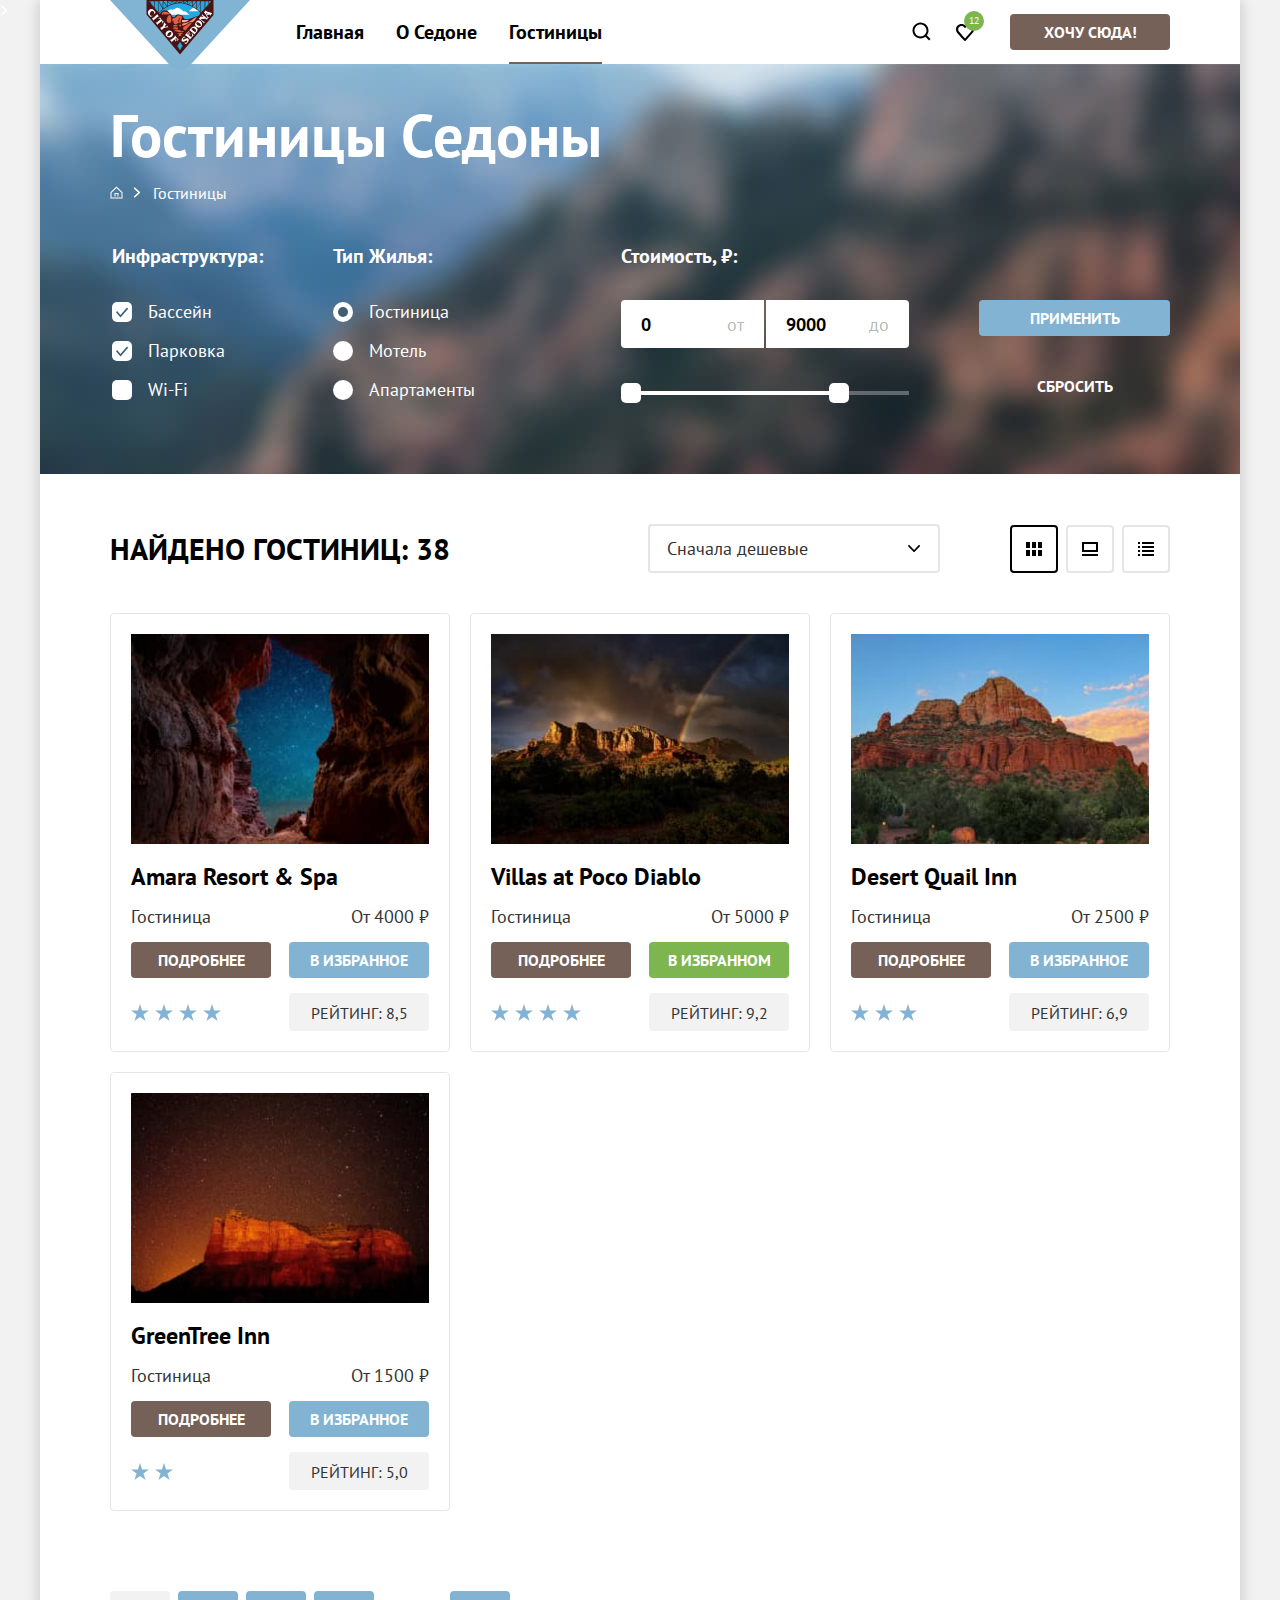
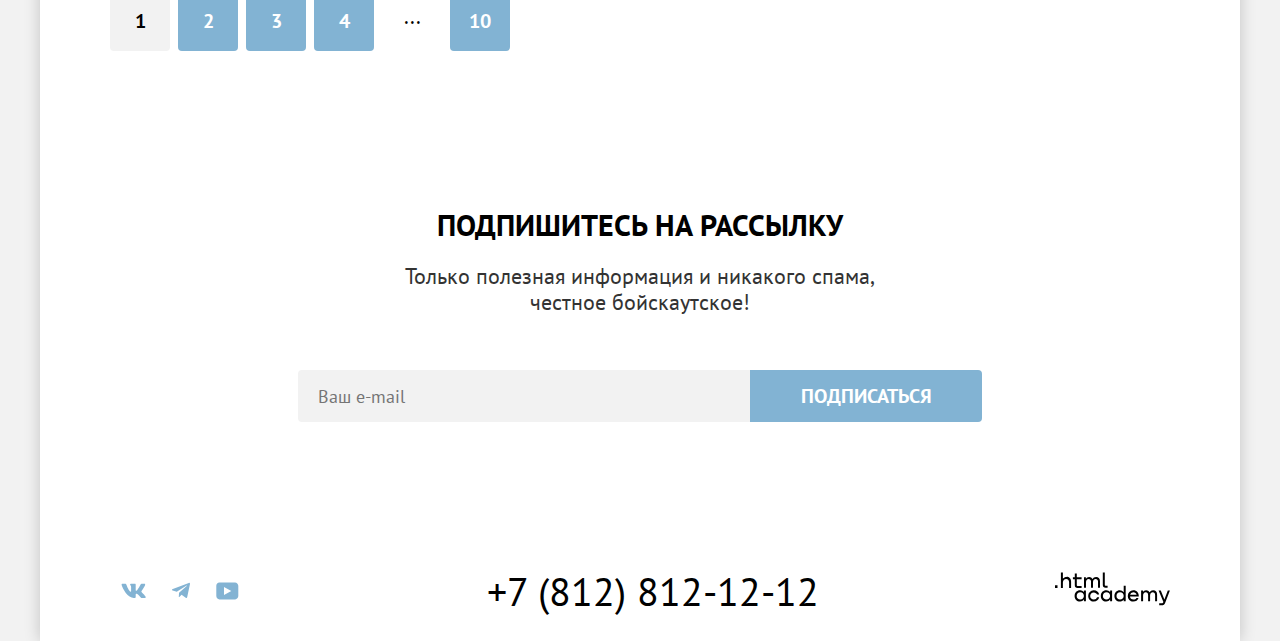
==== commit bb5dbe19: "Merge pull request #9 from olgapronkina/master" ====
--- a/catalog.html
+++ b/catalog.html
@@ -3,7 +3,12 @@
   <head>
     <meta charset="utf-8" />
     <title>Гостиницы Седона</title>
-    <link rel="icon" type="image/png" sizes="32x32" href="images/favicon.ico" />
+    <link
+      rel="icon"
+      type="image/x-icon"
+      sizes="32x32"
+      href="images/favicon.ico"
+    />
     <link rel="stylesheet" href="styles/normalize.css" />
     <link rel="stylesheet" href="styles/styles.css" />
   </head>
--- a/styles/styles.css
+++ b/styles/styles.css
@@ -146,6 +146,7 @@
 .navigation-user {
   display: flex;
   flex-wrap: wrap;
+  min-width: 90px;
   max-width: 135px;
   margin-left: auto;
   margin-top: 0;
